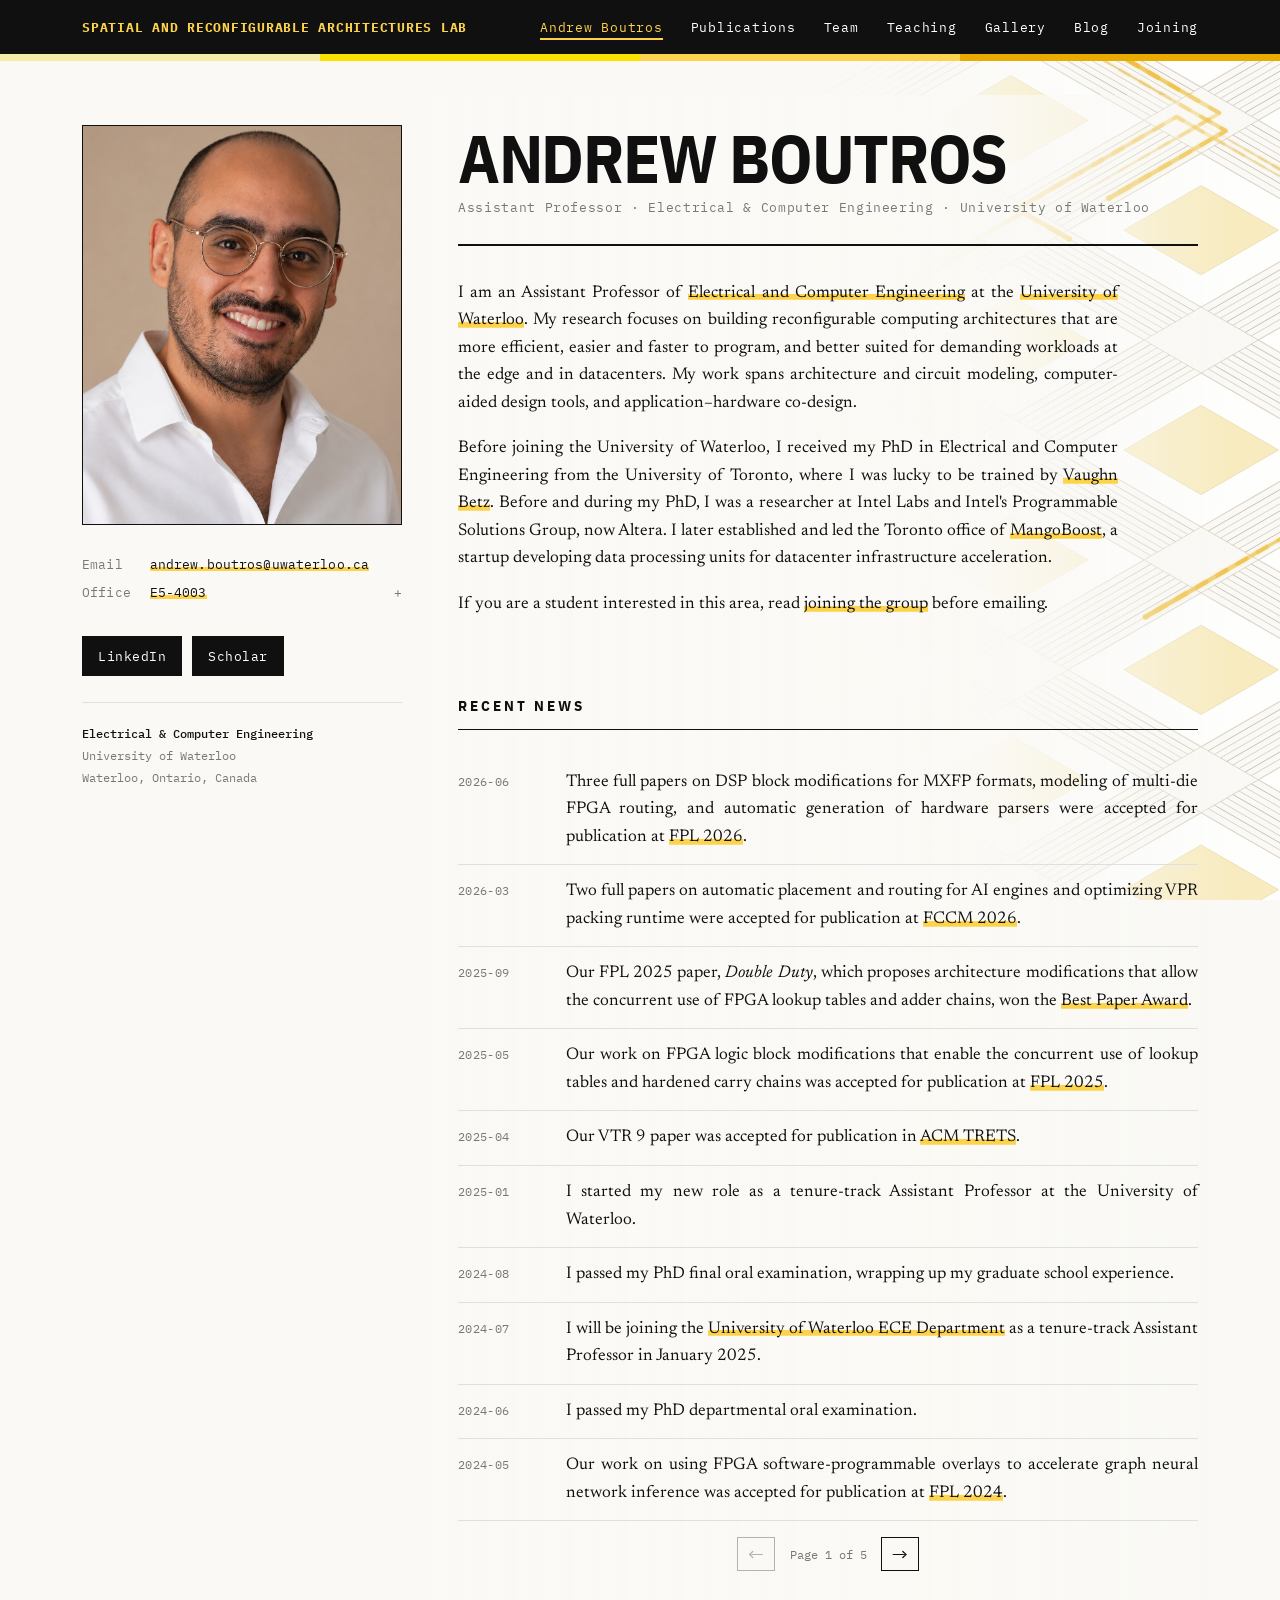
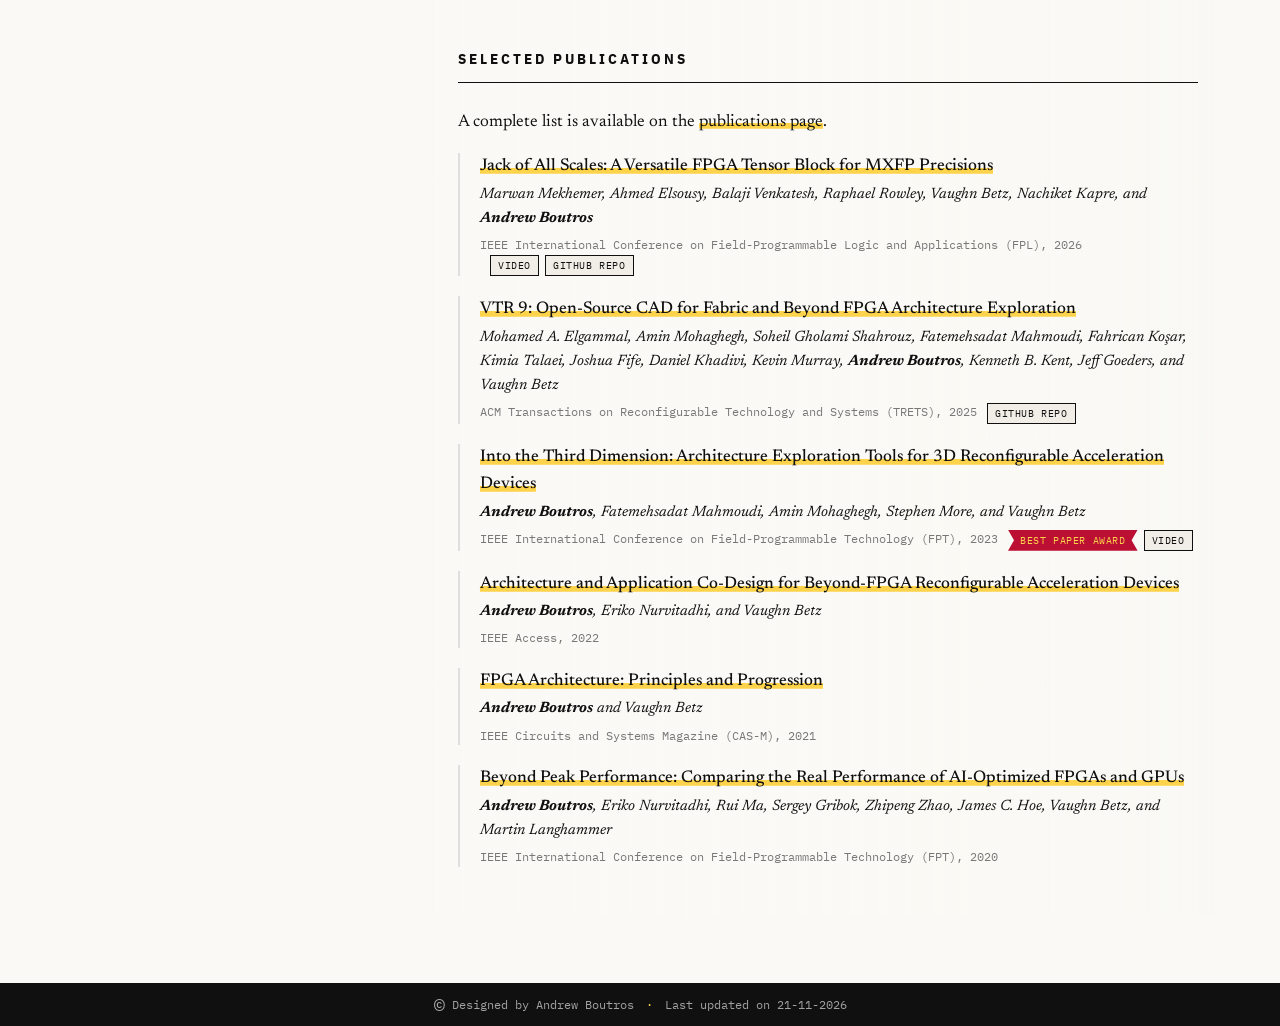
==== index.html @ 1647d36e "Publish website from www@2eae42e" ====
<!DOCTYPE html>
<html lang="en">
<head>
<meta charset="utf-8">
<meta name="viewport" content="width=device-width, initial-scale=1">
<meta name="description" content="Andrew Boutros is an Assistant Professor in Electrical and Computer Engineering at the University of Waterloo, researching FPGA architecture, CAD, and hardware acceleration.">
<title>Andrew Boutros</title>
<link rel="icon" type="image/jpeg" href="assets/icons/waterloo-emblem.jpg">
<link rel="apple-touch-icon" href="assets/icons/waterloo-emblem.jpg">
<link rel="preconnect" href="https://fonts.googleapis.com">
<link rel="preconnect" href="https://fonts.gstatic.com" crossorigin>
<link href="https://fonts.googleapis.com/css2?family=IBM+Plex+Mono:wght@400;500;600&family=IBM+Plex+Sans+Condensed:wght@500;600;700&family=Newsreader:opsz,wght@6..72,300;6..72,400;6..72,500&display=swap" rel="stylesheet">
<link rel="stylesheet" href="assets/site.css">
</head>
<body class="page-home">
<div class="bg" id="fabric" aria-hidden="true"></div>
<nav class="nav" aria-label="Primary">
<div class="nav-inner">
<div class="lab"><a target="_self" href="index.html">Spatial And Reconfigurable Architectures Lab</a></div>
<div class="nav-links"><a target="_self" href="index.html" aria-current="page">Andrew Boutros</a>
<a target="_self" href="publications.html">Publications</a>
<a target="_self" href="research-team.html">Team</a>
<a target="_self" href="teaching.html">Teaching</a>
<a target="_self" href="gallery.html">Gallery</a>
<a target="_self" href="blog.html">Blog</a>
<a target="_self" href="joining.html">Joining</a></div>
</div>
</nav>
<div class="colourbar" aria-hidden="true"><span></span><span></span><span></span><span></span></div>
<div class="wrap">
<aside class="rail">
<div><img class="portrait" src="assets/photos/headshot-andrew.png" alt="Portrait of Andrew Boutros"><p class="credit"></p></div>
<div>
<div class="contact"><div><span class="k">Email</span><a target="_blank" rel="noopener noreferrer" href="mailto:andrew.boutros@uwaterloo.ca">andrew.boutros@uwaterloo.ca</a></div>
<details class="contact-map">
<summary><span class="contact-map-fields"><span class="k">Office</span><span class="map-value">E5-4003</span></span></summary>
<div class="contact-map-panel">
<iframe title="Map showing Engineering 7 at the University of Waterloo" src="https://maps.google.com/maps?q=Engineering+7%2C+University+of+Waterloo&amp;z=16&amp;output=embed" loading="lazy" referrerpolicy="no-referrer-when-downgrade" allowfullscreen></iframe>
<a target="_blank" rel="noopener noreferrer" class="contact-map-link" href="https://www.google.com/maps/search/?api=1&amp;query=Engineering+7%2C+University+of+Waterloo">Open in Google Maps</a>
</div>
</details></div>
<div class="actions"><a target="_blank" rel="noopener noreferrer" class="btn solid" href="https://ca.linkedin.com/in/andrew-boutros">LinkedIn</a>
<a target="_blank" rel="noopener noreferrer" class="btn solid" href="https://scholar.google.ca/citations?user=seNirV4AAAAJ&amp;hl=en">Scholar</a></div>
<p class="affil"><strong>Electrical &amp; Computer Engineering</strong><br>University of Waterloo<br>Waterloo, Ontario, Canada</p>
</div>
</aside>
<main><h1>Andrew Boutros</h1>
<p class="role">Assistant Professor · Electrical &amp; Computer Engineering · University of Waterloo</p>
<div class="bio"><p>I am an Assistant Professor of <a target="_blank" rel="noopener noreferrer" href="https://uwaterloo.ca/electrical-computer-engineering/">Electrical and Computer Engineering</a> at the <a target="_blank" rel="noopener noreferrer" href="https://uwaterloo.ca/">University of Waterloo</a>. My research focuses on building reconfigurable computing architectures that are more efficient, easier and faster to program, and better suited for demanding workloads at the edge and in datacenters. My work spans architecture and circuit modeling, computer-aided design tools, and application–hardware co-design.</p>
<p>Before joining the University of Waterloo, I received my PhD in Electrical and Computer Engineering from the University of Toronto, where I was lucky to be trained by <a target="_blank" rel="noopener noreferrer" href="https://www.eecg.utoronto.ca/~vaughn/">Vaughn Betz</a>. Before and during my PhD, I was a researcher at Intel Labs and Intel&#x27;s Programmable Solutions Group, now Altera. I later established and led the Toronto office of <a target="_blank" rel="noopener noreferrer" href="https://www.mangoboost.io/">MangoBoost</a>, a startup developing data processing units for datacenter infrastructure acceleration.</p>
<p>If you are a student interested in this area, read <a target="_blank" rel="noopener noreferrer" href="joining.html">joining the group</a> before emailing.</p></div><section id="news">
<h2>Recent News</h2>
<div class="news-pager" data-news-pager data-page-size="10" data-page-count="5">
<ul class="news"><li><time datetime="2026-06">2026-06</time><span>Three full papers on DSP block modifications for MXFP formats, modeling of multi-die FPGA routing, and automatic generation of hardware parsers were accepted for publication at <a target="_blank" rel="noopener noreferrer" href="https://2026.fpl.org">FPL 2026</a>.</span></li><li><time datetime="2026-03">2026-03</time><span>Two full papers on automatic placement and routing for AI engines and optimizing VPR packing runtime were accepted for publication at <a target="_blank" rel="noopener noreferrer" href="https://www.fccm.org/">FCCM 2026</a>.</span></li><li><time datetime="2025-09">2025-09</time><span>Our FPL 2025 paper, <em>Double Duty</em>, which proposes architecture modifications that allow the concurrent use of FPGA lookup tables and adder chains, won the <a target="_blank" rel="noopener noreferrer" href="https://2025.fpl.org/program/best-paper-awards/">Best Paper Award</a>.</span></li><li><time datetime="2025-05">2025-05</time><span>Our work on FPGA logic block modifications that enable the concurrent use of lookup tables and hardened carry chains was accepted for publication at <a target="_blank" rel="noopener noreferrer" href="https://2025.fpl.org">FPL 2025</a>.</span></li><li><time datetime="2025-04">2025-04</time><span>Our VTR 9 paper was accepted for publication in <a target="_blank" rel="noopener noreferrer" href="https://dl.acm.org/journal/trets">ACM TRETS</a>.</span></li><li><time datetime="2025-01">2025-01</time><span>I started my new role as a tenure-track Assistant Professor at the University of Waterloo.</span></li><li><time datetime="2024-08">2024-08</time><span>I passed my PhD final oral examination, wrapping up my graduate school experience.</span></li><li><time datetime="2024-07">2024-07</time><span>I will be joining the <a target="_blank" rel="noopener noreferrer" href="https://uwaterloo.ca/electrical-computer-engineering/">University of Waterloo ECE Department</a> as a tenure-track Assistant Professor in January 2025.</span></li><li><time datetime="2024-06">2024-06</time><span>I passed my PhD departmental oral examination.</span></li><li><time datetime="2024-05">2024-05</time><span>Our work on using FPGA software-programmable overlays to accelerate graph neural network inference was accepted for publication at <a target="_blank" rel="noopener noreferrer" href="https://fpl.org/prior-editions.html">FPL 2024</a>.</span></li><li hidden><time datetime="2024-03">2024-03</time><span>Our work on FPGA-based graph neural network acceleration was accepted for a poster presentation at <a target="_blank" rel="noopener noreferrer" href="https://www.fccm.org/past/2024/">FCCM 2024</a>.</span></li><li hidden><time datetime="2023-12">2023-12</time><span>George Constantinides, Christos-Savvas Bouganis, and I organized the <a target="_blank" rel="noopener noreferrer" href="https://sites.google.com/view/isfpga24-spatialml">SpatialML Workshop</a> at <a target="_blank" rel="noopener noreferrer" href="https://www.isfpga.org/">ISFPGA 2024</a>.</span></li><li hidden><time datetime="2023-12">2023-12</time><span>Our FPT 2023 paper on 3D-stacked reconfigurable acceleration devices won the <a target="_blank" rel="noopener noreferrer" href="https://fpt2023.org/">Best Paper Award</a>.</span></li><li hidden><time datetime="2023-10">2023-10</time><span>Our work on 3D-stacked reconfigurable acceleration devices was accepted for publication at <a target="_blank" rel="noopener noreferrer" href="https://fpt2023.org/index.html">FPT 2023</a>.</span></li><li hidden><time datetime="2023-05">2023-05</time><span>Our work on the architecture exploration flow for future reconfigurable acceleration devices was accepted for publication at <a target="_blank" rel="noopener noreferrer" href="https://2023.fpl.org/">FPL 2023</a>.</span></li><li hidden><time datetime="2023-04">2023-04</time><span>Our book chapter on FPGA architecture was published in Springer Nature&#x27;s Handbook of Computer Architecture.</span></li><li hidden><time datetime="2023-04">2023-04</time><span>Our work extending the Koios suite of deep-learning FPGA benchmark circuits was accepted for publication in <a target="_blank" rel="noopener noreferrer" href="https://ieee-ceda.org/publications/tcad">IEEE TCAD</a>.</span></li><li hidden><time datetime="2023-03">2023-03</time><span>Our work on placement optimization for FPGAs with embedded hard networks-on-chip was accepted as a full paper at <a target="_blank" rel="noopener noreferrer" href="https://www.fccm.org/past/2023/">FCCM 2023</a>.</span></li><li hidden><time datetime="2022-09">2022-09</time><span>Our work on flexible FPGA-based acceleration of natural-language models, including BERT and GPT, was accepted for publication in <a target="_blank" rel="noopener noreferrer" href="https://dl.acm.org/journal/taco">ACM TACO</a>.</span></li><li hidden><time datetime="2022-08">2022-08</time><span>Our journal paper on architecture and application co-design for next-generation beyond-FPGA devices was accepted for publication in <a target="_blank" rel="noopener noreferrer" href="https://ieeeaccess.ieee.org/">IEEE Access</a>.</span></li><li hidden><time datetime="2022-07">2022-07</time><span>Our paper on FPGA SmartNICs for AI training was accepted for publication in <a target="_blank" rel="noopener noreferrer" href="https://www.computer.org/csdl/journal/ca">IEEE Computer Architecture Letters</a>.</span></li><li hidden><time datetime="2022-06">2022-06</time><span>Our paper on architecture exploration for novel beyond-FPGA reconfigurable acceleration devices was accepted for publication at <a target="_blank" rel="noopener noreferrer" href="https://fpl.org/prior-editions.html">FPL 2022</a>.</span></li><li hidden><time datetime="2021-12">2021-12</time><span>Our paper on specializing AI FPGA overlays won a Best Paper Award at ICM 2021.</span></li><li hidden><time datetime="2021-10">2021-10</time><span>Our work on specializing AI overlays for target workloads was accepted for publication at ICM 2021.</span></li><li hidden><time datetime="2021-05">2021-05</time><span>Our survey on the principles and progression of FPGA architecture was published in <a target="_blank" rel="noopener noreferrer" href="https://ieee-cas.org/publication/ieee-circuits-and-systems-magazine">IEEE Circuits and Systems Magazine</a>.</span></li><li hidden><time datetime="2021-05">2021-05</time><span>Two full papers were accepted for publication at <a target="_blank" rel="noopener noreferrer" href="https://cfaed.tu-dresden.de/fpl2021/welcome-to-fpl2021">FPL 2021</a>.</span></li><li hidden><time datetime="2021-04">2021-04</time><span>Our work on the Stratix 10 NX neural processing unit was featured on <a target="_blank" rel="noopener noreferrer" href="https://www.intel.com/content/www/us/en/products/details/fpga/stratix/10/nx.html">Intel&#x27;s Stratix 10 NX webpage</a> and in an Intel <a target="_blank" rel="noopener noreferrer" href="https://www.intel.com/content/www/us/en/products/docs/programmable/fpga-performance-tops-gpus-white-paper.html">white paper</a>.</span></li><li hidden><time datetime="2021-03">2021-03</time><span>Our work on enhancing FPGAs with in-BRAM compute for deep learning was accepted as a full paper at <a target="_blank" rel="noopener noreferrer" href="https://www.fccm.org/past/2021/">FCCM 2021</a>.</span></li><li hidden><time datetime="2020-12">2020-12</time><span>Our paper on deep-learning security in multi-tenant cloud FPGAs was nominated for the Best Paper Award at FPT 2020.</span></li><li hidden><time datetime="2020-11">2020-11</time><span>Two full papers were accepted for publication at FPT 2020.</span></li><li hidden><time datetime="2020-04">2020-04</time><span>Our work on optimizing FPGA logic blocks for deep-learning arithmetic was accepted for publication in <a target="_blank" rel="noopener noreferrer" href="https://dl.acm.org/journal/trets">ACM TRETS</a>.</span></li><li hidden><time datetime="2020-03">2020-03</time><span>I was selected as one of 22 researchers in the Vector Institute&#x27;s 2020 Postgraduate Affiliate cohort (<a target="_blank" rel="noopener noreferrer" href="https://vectorinstitute.ai/vector-institute-welcomes-new-2020-postgraduate-affiliates/">announcement</a>).</span></li><li hidden><time datetime="2019-10">2019-10</time><span>Our work on multi-FPGA acceleration of neural machine translation was accepted for publication at <a target="_blank" rel="noopener noreferrer" href="https://www.icfpt.org/">FPT 2019</a>.</span></li><li hidden><time datetime="2019-03">2019-03</time><span>Our work on FPGA and ASIC integration for persistent recurrent neural networks was accepted for publication at <a target="_blank" rel="noopener noreferrer" href="https://www.fccm.org/past/2019/">FCCM 2019</a>.</span></li><li hidden><time datetime="2018-11">2018-11</time><span>Our work on FPGA logic blocks for low-precision deep learning was accepted for publication at <a target="_blank" rel="noopener noreferrer" href="https://www.isfpga.org/past/fpga2019/">FPGA 2019</a>.</span></li><li hidden><time datetime="2018-11">2018-11</time><span>Our work on evaluating and enhancing Intel Stratix 10 FPGAs for persistent AI was accepted for a poster presentation at <a target="_blank" rel="noopener noreferrer" href="https://www.isfpga.org/past/fpga2019/">FPGA 2019</a>.</span></li><li hidden><time datetime="2018-08">2018-08</time><span>Our paper on low-precision DSP blocks for deep learning won the <a target="_blank" rel="noopener noreferrer" href="https://fpl.org/awards.html">Stamatis Vassiliadis Memorial Award</a> at <a target="_blank" rel="noopener noreferrer" href="https://fpl.org/prior-editions.html">FPL 2018</a>.</span></li><li hidden><time datetime="2018-08">2018-08</time><span>I successfully defended my MASc thesis, <em>Enhancing FPGA Architecture for Efficient Deep Learning Inference</em>.</span></li><li hidden><time datetime="2018-07">2018-07</time><span>Our work on quantifying the efficiency gap between FPGA and ASIC convolutional neural network accelerators was accepted for publication in <a target="_blank" rel="noopener noreferrer" href="https://dl.acm.org/journal/trets">ACM TRETS</a>.</span></li><li hidden><time datetime="2018-05">2018-05</time><span>Our work on low-precision DSP blocks for deep learning was accepted for publication at <a target="_blank" rel="noopener noreferrer" href="https://fpl.org/prior-editions.html">FPL 2018</a>.</span></li><li hidden><time datetime="2018-04">2018-04</time><span>I received the University of Toronto <a target="_blank" rel="noopener noreferrer" href="https://www.ece.utoronto.ca/graduates/financial-support/scholarships/">Right Track CAD Graduate Scholarship</a> for research excellence in programmable logic.</span></li><li hidden><time datetime="2018-02">2018-02</time><span>I joined the <a target="_blank" rel="noopener noreferrer" href="https://vectorinstitute.ai/">Vector Institute</a> as a Postgraduate Affiliate in its 2018 cohort (<a target="_blank" rel="noopener noreferrer" href="https://s3.ca-central-1.amazonaws.com/vectorinstitute.ai/resources/VectorInstitute-PostgraduateAffiliates.pdf">announcement</a>).</span></li></ul>
<nav class="news-pagination" aria-label="News pages">
<button type="button" data-news-previous aria-label="Previous news page" title="Previous news page" disabled>←</button>
<span data-news-page-status data-page-label="Page" data-of-label="of" aria-live="polite">Page 1 of 5</span>
<button type="button" data-news-next aria-label="Next news page" title="Next news page">→</button>
</nav></div>
</section><section id="selected-publications">
<h2>Selected Publications</h2>
<p>A complete list is available on the <a target="_blank" rel="noopener noreferrer" href="publications.html">publications page</a>.</p>
<article class="pub" data-kind="conference">
<span class="t"><a target="_blank" rel="noopener noreferrer" href="assets/pdfs/037_2026_fpl_jack-of-all-scales.pdf" data-goatcounter-click="pdf-037" data-goatcounter-title="Jack of All Scales: A Versatile FPGA Tensor Block for MXFP Precisions" data-goatcounter-no-session="1">Jack of All Scales: A Versatile FPGA Tensor Block for MXFP Precisions</a></span>
<span class="a">Marwan Mekhemer, Ahmed Elsousy, Balaji Venkatesh, Raphael Rowley, Vaughn Betz, Nachiket Kapre, and <strong>Andrew Boutros</strong></span>
<span class="v">IEEE International Conference on Field-Programmable Logic and Applications (FPL), 2026<span class="pub-tags"><a target="_blank" rel="noopener noreferrer" class="pub-tag video" href="https://youtu.be/t80v8OGscaY">Video</a><a target="_blank" rel="noopener noreferrer" class="pub-tag github" href="https://github.com/boutros-lab/fpga-mxfp">GitHub Repo</a></span></span>
</article>
<article class="pub" data-kind="journal">
<span class="t"><a target="_blank" rel="noopener noreferrer" href="assets/pdfs/031_2025_trets_vtr-9.pdf" data-goatcounter-click="pdf-031" data-goatcounter-title="VTR 9: Open-Source CAD for Fabric and Beyond FPGA Architecture Exploration" data-goatcounter-no-session="1">VTR 9: Open-Source CAD for Fabric and Beyond FPGA Architecture Exploration</a></span>
<span class="a">Mohamed A. Elgammal, Amin Mohaghegh, Soheil Gholami Shahrouz, Fatemehsadat Mahmoudi, Fahrican Koşar, Kimia Talaei, Joshua Fife, Daniel Khadivi, Kevin Murray, <strong>Andrew Boutros</strong>, Kenneth B. Kent, Jeff Goeders, and Vaughn Betz</span>
<span class="v">ACM Transactions on Reconfigurable Technology and Systems (TRETS), 2025<span class="pub-tags"><a target="_blank" rel="noopener noreferrer" class="pub-tag github" href="https://github.com/verilog-to-routing/vtr-verilog-to-routing">GitHub Repo</a></span></span>
</article>
<article class="pub" data-kind="conference">
<span class="t"><a target="_blank" rel="noopener noreferrer" href="assets/pdfs/026_2023_fpt_third-dimension.pdf" data-goatcounter-click="pdf-026" data-goatcounter-title="Into the Third Dimension: Architecture Exploration Tools for 3D Reconfigurable Acceleration Devices" data-goatcounter-no-session="1">Into the Third Dimension: Architecture Exploration Tools for 3D Reconfigurable Acceleration Devices</a></span>
<span class="a"><strong>Andrew Boutros</strong>, Fatemehsadat Mahmoudi, Amin Mohaghegh, Stephen More, and Vaughn Betz</span>
<span class="v">IEEE International Conference on Field-Programmable Technology (FPT), 2023<span class="pub-tags"><span class="pub-tag award">Best Paper Award</span><a target="_blank" rel="noopener noreferrer" class="pub-tag video" href="https://www.youtube.com/watch?v=cvWTTUVaaWE">Video</a></span></span>
</article>
<article class="pub" data-kind="journal">
<span class="t"><a target="_blank" rel="noopener noreferrer" href="assets/pdfs/020_2022_access_rad-codesign.pdf" data-goatcounter-click="pdf-020" data-goatcounter-title="Architecture and Application Co-Design for Beyond-FPGA Reconfigurable Acceleration Devices" data-goatcounter-no-session="1">Architecture and Application Co-Design for Beyond-FPGA Reconfigurable Acceleration Devices</a></span>
<span class="a"><strong>Andrew Boutros</strong>, Eriko Nurvitadhi, and Vaughn Betz</span>
<span class="v">IEEE Access, 2022</span>
</article>
<article class="pub" data-kind="journal">
<span class="t"><a target="_blank" rel="noopener noreferrer" href="assets/pdfs/014_2021_casm_fpga-architecture.pdf" data-goatcounter-click="pdf-014" data-goatcounter-title="FPGA Architecture: Principles and Progression" data-goatcounter-no-session="1">FPGA Architecture: Principles and Progression</a></span>
<span class="a"><strong>Andrew Boutros</strong> and Vaughn Betz</span>
<span class="v">IEEE Circuits and Systems Magazine (CAS-M), 2021</span>
</article>
<article class="pub" data-kind="conference">
<span class="t"><a target="_blank" rel="noopener noreferrer" href="assets/pdfs/012_2020_fpt_beyond-peak-performance.pdf" data-goatcounter-click="pdf-012" data-goatcounter-title="Beyond Peak Performance: Comparing the Real Performance of AI-Optimized FPGAs and GPUs" data-goatcounter-no-session="1">Beyond Peak Performance: Comparing the Real Performance of AI-Optimized FPGAs and GPUs</a></span>
<span class="a"><strong>Andrew Boutros</strong>, Eriko Nurvitadhi, Rui Ma, Sergey Gribok, Zhipeng Zhao, James C. Hoe, Vaughn Betz, and Martin Langhammer</span>
<span class="v">IEEE International Conference on Field-Programmable Technology (FPT), 2020</span>
</article>
</section></main>
</div>
<footer><div class="foot-inner">
<p class="footer-credit"><span class="footer-copyright" aria-label="Copyright">©</span> Designed by Andrew Boutros <span class="footer-separator" aria-hidden="true">·</span> Last updated on 21-11-2026</p>
</div></footer>
<script src="assets/fabric.js"></script>
<script src="assets/site.js"></script>
<script data-goatcounter="https://aboutros.goatcounter.com/count" async src="https://gc.zgo.at/count.js"></script>
</body>
</html>
---- assets/site.css ----
:root{
  /* Waterloo palette: four gold levels + black/grey, on a paper-cream ground.
     Red is drawn from the three lions on the Waterloo shield. */
  --gold-1:#F2EDA8;
  --gold-2:#FAE100;
  --gold-3:#FED34C;
  --gold-4:#EAAB00;
  --ink:#101010;
  --grey-3:#787878;
  --grey-2:#A2A2A2;
  --grey-1:#DFDFDF;
  --lion:#BB0F33;
  --paper:#FAF9F5;
  --paper-2:#F0EEE6;

  --sans:"IBM Plex Sans Condensed",system-ui,sans-serif;
  --serif:"Newsreader",Georgia,serif;
  --mono:"IBM Plex Mono",ui-monospace,monospace;

  --rail:320px;
  --gap:56px;
}

*{box-sizing:border-box}
html{-webkit-text-size-adjust:100%}
body{
  margin:0;
  min-height:100vh;
  display:flex;
  flex-direction:column;
  background:var(--paper);
  color:var(--ink);
  font-family:var(--serif);
  font-size:17px;
  line-height:1.62;
  font-weight:400;
}
a{color:var(--ink);text-decoration:none;background-image:linear-gradient(var(--gold-3),var(--gold-3));
  background-size:100% .34em;background-position:0 88%;background-repeat:no-repeat;
  -webkit-box-decoration-break:clone;box-decoration-break:clone;transition:background-size .16s ease}
a:hover{background-size:100% 100%}
a:focus-visible{outline:2px solid var(--lion);outline-offset:2px;border-radius:2px}

/* ---------- right-hand fabric (signature element) ---------- */
.bg{position:fixed;right:0;top:0;bottom:0;z-index:-1;pointer-events:none;overflow:hidden;opacity:.76;
  width:clamp(340px,42vw,720px);
  -webkit-mask-image:linear-gradient(to left,#000 0%,#000 30%,rgba(0,0,0,.32) 58%,rgba(0,0,0,.08) 74%,transparent 94%);
  mask-image:linear-gradient(to left,#000 0%,#000 30%,rgba(0,0,0,.32) 58%,rgba(0,0,0,.08) 74%,transparent 94%)}

/* ---------- masthead ---------- */
.nav{background:var(--ink);color:#fff;position:relative;z-index:2}
.nav-inner{max-width:1180px;margin:0 auto;padding:14px 32px;display:flex;align-items:baseline;
  gap:28px;flex-wrap:wrap}
.lab{font-family:var(--sans);font-weight:700;font-size:16px;letter-spacing:.14em;
  text-transform:uppercase;color:var(--gold-3);margin-right:auto}
.nav-links{display:flex;align-items:baseline;gap:28px;flex-wrap:wrap}
.nav a{color:#fff;font-family:var(--mono);font-size:12.5px;letter-spacing:.06em;
  background-image:linear-gradient(var(--gold-3),var(--gold-3));background-size:0 2px;
  background-position:0 100%;padding-bottom:3px}
.nav a:hover{background-size:100% 2px;color:var(--gold-3)}
.nav a[aria-current="page"]{color:var(--gold-3);background-size:100% 2px}
.nav .lab a{color:inherit;background-image:none;background-size:0 0;padding-bottom:0}
.nav .lab a:hover{color:#fff;background-image:none;background-size:0 0}

/* the Waterloo colour bar: black over four levels of gold */
.colourbar{display:flex;height:7px;position:relative;z-index:2}
.colourbar span{flex:1}
.colourbar span:nth-child(1){background:var(--gold-1)}
.colourbar span:nth-child(2){background:var(--gold-2)}
.colourbar span:nth-child(3){background:var(--gold-3)}
.colourbar span:nth-child(4){background:var(--gold-4)}

/* ---------- shell ---------- */
.wrap{max-width:1180px;margin:0 auto;padding:64px 32px 0;position:relative;z-index:1;
  display:grid;grid-template-columns:var(--rail) 1fr;gap:var(--gap);width:100%;flex:1 0 auto}
.rail{align-self:start}
.page-publications .wrap,.page-research-team .wrap,.page-teaching .wrap,.page-gallery .wrap,
.page-blog .wrap,.page-joining .wrap{grid-template-columns:minmax(0,1fr);gap:0}

.portrait{width:100%;aspect-ratio:4/5;background:var(--paper-2);border:1px solid var(--ink);
  display:block;object-fit:cover}
.credit{font-family:var(--mono);font-size:11px;color:var(--grey-3);margin:8px 0 26px;letter-spacing:.02em}

.contact{font-family:var(--mono);font-size:13px;line-height:2.1;letter-spacing:.01em}
.contact>div{white-space:nowrap;overflow:hidden;text-overflow:ellipsis}
.contact .k{color:var(--grey-3);display:inline-block;width:5.2em}
.contact-map summary{display:flex;align-items:baseline;cursor:pointer;list-style:none}
.contact-map summary::-webkit-details-marker{display:none}
.contact-map summary::after{content:"+";margin-left:auto;color:var(--grey-3)}
.contact-map[open] summary::after{content:"−"}
.contact-map summary:hover .map-value{background-size:100% 100%}
.contact-map-fields{white-space:nowrap}
.map-value{background-image:linear-gradient(var(--gold-3),var(--gold-3));background-size:100% .34em;
  background-position:0 88%;background-repeat:no-repeat;transition:background-size .16s ease}
.contact-map-panel{margin:8px 0 14px;line-height:1.4}
.contact-map iframe{display:block;width:100%;height:210px;border:1px solid var(--ink);background:var(--paper-2)}
.contact-map-link{display:inline-block;margin-top:7px;font-size:10px;letter-spacing:.04em}

.affil{margin:26px 0 0;padding-top:20px;border-top:1px solid var(--grey-1);
  font-family:var(--mono);font-size:12px;line-height:1.85;color:var(--grey-3)}
.affil strong{color:var(--ink);font-weight:500}

/* ---------- main column ---------- */
main{position:relative}
main::before{content:"";position:absolute;inset:-30px -38px;z-index:-1;pointer-events:none;
  background:linear-gradient(to right,rgba(250,249,245,.98) 0%,rgba(250,249,245,.9) 68%,
    rgba(250,249,245,.42) 88%,rgba(250,249,245,0) 100%)}
h1{font-family:var(--sans);font-weight:700;font-size:clamp(44px,6.4vw,68px);line-height:.96;
  letter-spacing:-.02em;margin:0 0 6px;text-transform:uppercase}
.role{font-family:var(--mono);font-size:13px;letter-spacing:.05em;color:var(--grey-3);
  margin:0 0 34px;padding-bottom:26px;border-bottom:2px solid var(--ink)}
.page-home main p:not(.role){max-width:66ch;font-size:17px;text-align:justify;text-justify:inter-word;hyphens:none}
.bio p{margin:0 0 18px}

.actions{display:flex;gap:10px;flex-wrap:wrap;margin:30px 0 0}
.btn{font-family:var(--mono);font-size:12.5px;letter-spacing:.04em;padding:9px 15px;
  border:1px solid var(--ink);background:transparent;display:inline-block}
.btn:hover{background:var(--gold-3)}
.btn.solid{background:var(--ink);color:#fff}
.btn.solid:hover{background:var(--gold-3);border-color:var(--ink);color:var(--ink)}

section{margin-top:76px;scroll-margin-top:24px}
h2{font-family:var(--sans);font-weight:700;font-size:15px;letter-spacing:.2em;text-transform:uppercase;
  margin:0 0 26px;padding-bottom:10px;border-bottom:1px solid var(--ink);display:flex;
  align-items:baseline;gap:12px}
h2 .n{font-family:var(--mono);font-size:11px;font-weight:400;color:var(--grey-3);letter-spacing:.05em;
  margin-left:auto;text-transform:none}
.page-prose{margin-top:48px}
.page-prose p,.page-prose li{font-size:17px;line-height:1.55}
.page-prose p{max-width:none;text-align:justify;text-justify:inter-word;hyphens:none}
.page-prose h2{margin:0 0 18px;font-family:var(--sans);font-size:26px;line-height:1.2;scroll-margin-top:24px}
.page-prose h2~h2{margin-top:48px}
.page-prose h3{margin:42px 0 14px;font-family:var(--sans);font-size:21px;line-height:1.25;scroll-margin-top:24px}
.page-prose ul{margin:12px 0 20px;padding-left:24px}
.page-prose code{padding:1px 4px;background:var(--paper-2);font:13px var(--mono)}
.teaching-courses{margin-top:48px;display:grid;gap:18px}
.course summary{padding:14px 16px;border:1px solid var(--ink);background:var(--paper);
  cursor:pointer;font-family:var(--sans);font-size:18px;line-height:1.3;list-style:none}
.course summary::-webkit-details-marker{display:none}
.course summary:hover,.course summary:focus-visible,.course[open] summary{background:var(--gold-1)}
.course summary:focus-visible{outline:2px solid var(--lion);outline-offset:3px}
.course-offering-count{white-space:nowrap;color:var(--grey-3);font-weight:400}
.course-panel{margin-top:10px;padding:18px 20px;border:1px solid var(--ink);background:var(--paper);
  box-shadow:5px 5px 0 var(--gold-3)}
.course-overview{display:grid;grid-template-columns:150px minmax(0,1fr);gap:22px;align-items:center}
.course-logo{display:block;width:150px;height:150px;object-fit:contain}
.course-abstracts{display:grid;gap:10px}
.course-abstract{max-width:none;margin:0;font-size:17px;line-height:1.55;text-align:justify;
  text-justify:inter-word;hyphens:none}
.course-panel h2{margin:22px 0 8px;font-family:var(--sans);font-size:17px;line-height:1.3}
.course-feedback-note{margin:0 0 8px;color:var(--grey-3);font-size:15px;line-height:1.4}
.course-terms{list-style:none;margin:0;padding:0}
.course-terms li{display:flex;justify-content:flex-start;gap:24px;padding:6px 0;
  border-bottom:1px solid var(--grey-1);font-size:15px;line-height:1.4}
.course-terms li:last-child{border-bottom:0}
.course-feedback{display:flex;align-items:center;justify-content:flex-end;gap:10px;flex-wrap:wrap;
  text-align:right;color:var(--grey-3)}
.course-score-meter{position:relative;display:inline-block;cursor:help;line-height:1}
.course-score-track{position:relative;display:block;width:110px;height:12px;
  background:repeating-linear-gradient(90deg,var(--grey-1) 0 19px,transparent 19px 22px)}
.course-score-clip{position:absolute;inset:0 auto 0 0;width:var(--score-width);overflow:hidden}
.course-score-fill{display:block;width:110px;height:12px;
  background:repeating-linear-gradient(90deg,var(--gold-4) 0 19px,transparent 19px 22px)}
.course-score-meter::after{content:attr(data-score);position:absolute;left:50%;bottom:calc(100% + 8px);
  z-index:3;padding:5px 7px;background:var(--ink);color:#fff;font:11px/1.2 var(--mono);
  white-space:nowrap;opacity:0;visibility:hidden;transform:translateX(-50%) translateY(3px);
  transition:opacity .15s ease,transform .15s ease,visibility .15s ease;pointer-events:none}
.course-score-meter:hover::after,.course-score-meter:focus-visible::after{opacity:1;visibility:visible;
  transform:translateX(-50%) translateY(0)}
.course-score-meter:focus-visible{outline:2px solid var(--lion);outline-offset:3px}
.course-response-count{white-space:nowrap}

@media (max-width:600px){
  .course-overview{grid-template-columns:92px minmax(0,1fr);gap:14px}
  .course-logo{width:92px;height:92px}
}

/* news */
.news{list-style:none;margin:0;padding:0}
.news li{display:grid;grid-template-columns:5.5em 1fr;gap:14px;padding:13px 0;
  border-bottom:1px solid var(--grey-1);align-items:baseline}
.news li[hidden]{display:none}
.news time{font-family:var(--mono);font-size:12px;color:var(--grey-3);letter-spacing:.03em}
.news li>span{text-align:justify;text-justify:inter-word;hyphens:none}
.news-pagination{display:flex;align-items:center;justify-content:center;gap:12px;margin-top:16px}
.news-pagination button{display:grid;place-items:center;width:38px;height:34px;padding:0;border:1px solid var(--ink);
  background:var(--paper);color:var(--ink);cursor:pointer;font:20px/1 var(--sans)}
.news-pagination button:hover:not(:disabled),.news-pagination button:focus-visible{background:var(--gold-3)}
.news-pagination button:disabled{cursor:default;opacity:.3}
.news-pagination [data-news-page-status]{min-width:82px;text-align:center;color:var(--grey-3);
  font:12px var(--mono)}

/* publications */
.year{font-family:var(--mono);font-size:12px;letter-spacing:.14em;color:var(--grey-3);
  margin:36px 0 14px;padding-bottom:6px;border-bottom:1px dashed var(--grey-1)}
.year:first-of-type{margin-top:0}
.pub{margin:0 0 20px;padding-left:20px;border-left:2px solid var(--grey-1)}
.pub:hover{border-left-color:var(--gold-4)}
.pub .t{font-weight:500}
.citation-badge,.pdf-view-badge{display:inline-flex;align-items:center;gap:4px;margin-left:8px;padding:1px 5px;
  border:1px solid var(--ink);background:var(--paper-2);color:var(--ink);font-family:var(--mono);
  font-size:10px;font-weight:500;line-height:1.35;vertical-align:.12em;white-space:nowrap}
.citation-badge img,.pdf-view-badge img{display:block;width:12px;height:12px}
.pdf-view-badge{transition:opacity .15s ease}
.pdf-view-badge.is-unavailable{opacity:.55}
a.citation-badge:hover{background-image:none;background:var(--gold-3);border-color:var(--ink);color:var(--ink)}
.pub .a{font-size:15px;color:var(--ink);font-style:italic;display:block;margin-top:2px}
.pub .a b{color:var(--ink);font-weight:500;font-style:normal}
.pub .v{font-family:var(--mono);font-size:12px;color:var(--grey-3);display:block;margin-top:4px}
.pub-tags{display:inline-flex;gap:6px;flex-wrap:wrap;margin-left:10px;vertical-align:middle}
.pub-tag{font-family:var(--mono);font-size:10px;line-height:1.5;letter-spacing:.06em;
  text-transform:uppercase;padding:2px 7px;white-space:nowrap;border:1px solid var(--ink);
  background-image:none}
.pub-tag.award{display:inline-block;padding-inline:11px;background:var(--lion);border-color:var(--lion);
  color:var(--gold-3);clip-path:polygon(0 0,100% 0,calc(100% - 6px) 50%,100% 100%,0 100%,6px 50%)}
.pub-tag.video,.pub-tag.blog,.pub-tag.press,.pub-tag.github{
  background:var(--paper-2);border-color:var(--ink);color:var(--ink)}
a.pub-tag:hover{background-image:none;background:var(--gold-3);border-color:var(--ink);color:var(--ink)}

/* collaborators */
.collaborators{margin-top:54px}
.collaborators>.collaborator-list{max-width:none;line-height:1.3;text-align:justify;text-justify:inter-word;hyphens:none;margin-bottom:0}
.collaborator{white-space:nowrap}
.collaborator-count{font-family:var(--mono);font-size:10px;color:var(--grey-3)}

/* publication summary */
.publication-summary dl{display:grid;grid-template-columns:max-content minmax(5ch,max-content);column-gap:28px;
  margin:0;line-height:1.3}
.publication-summary dl>div{display:contents}
.publication-summary dt{padding:2px 0;font:inherit;color:var(--ink)}
.publication-summary dd{margin:0;padding:2px 0;font:inherit;font-weight:500;color:var(--ink);text-align:right}

/* team */
.page-research-team main>section{margin-top:48px}
.team-grid{display:grid;grid-template-columns:repeat(auto-fill,minmax(135px,155px));gap:30px 24px;
  justify-content:start}
.team-photo{width:100%;aspect-ratio:1;overflow:hidden;border:1px solid var(--ink);background:var(--paper-2)}
.team-card img{display:block;width:100%;height:100%;object-fit:cover;
  object-position:var(--crop-x,50%) var(--crop-y,50%);transform:scale(var(--crop-zoom,1));
  transform-origin:var(--crop-x,50%) var(--crop-y,50%)}
.team-profile-toggle{display:block;margin-top:12px;padding:0;border:0;background:none;color:var(--ink);cursor:pointer;
  font-family:var(--sans);font-size:18px;font-weight:600;line-height:1.2;text-align:left}
.team-profile-toggle:hover,.team-profile-toggle[aria-expanded="true"]{color:var(--lion)}
.team-profile-toggle:focus-visible{outline:2px solid var(--lion);outline-offset:3px}
.team-profile-panels:empty{display:none}
.team-profile-panel{width:100%;margin-top:28px;padding:18px 20px;border:1px solid var(--ink);
  background:var(--paper);box-shadow:5px 5px 0 var(--gold-3)}
.team-profile-panel[hidden]{display:none}
.team-profile-panel h3{margin:0 0 8px;font-family:var(--sans);font-size:18px;line-height:1.2}
.team-profile-subheading{margin:22px 0 8px;font-family:var(--sans);font-size:17px;line-height:1.2}
.team-profile-panel p{margin:0;font-size:15px;line-height:1.45;color:var(--ink);
  text-align:justify;text-justify:inter-word;hyphens:none}
.team-profile-panel p+p{margin-top:10px}
.team-profile-section{margin-top:28px}
.team-profile-section h4{margin:0 0 8px;font-family:var(--sans);font-size:17px;line-height:1.2}
.team-profile-panel .team-profile-note{color:var(--grey-3)}
.team-profile-image{display:block;width:min(100%,900px);margin-top:16px;background:none}
.team-profile-image:hover{background:none}
.team-profile-image img{display:block;width:100%;height:auto;border:1px solid var(--ink)}
.academic-family{margin-top:16px}
.family-controls{display:flex;align-items:end;justify-content:space-between;gap:12px;flex-wrap:wrap;
  margin-bottom:10px;font:12px var(--mono)}
.family-controls label{display:grid;gap:4px;color:var(--grey-3)}
.family-controls input{width:min(280px,72vw);padding:7px 9px;border:1px solid var(--ink);
  border-radius:0;background:var(--paper);color:var(--ink);font:13px var(--sans)}
.family-control-buttons{display:flex;gap:6px;flex-wrap:wrap}
.family-controls button{padding:7px 9px;border:1px solid var(--ink);background:var(--paper);
  color:var(--ink);cursor:pointer;font:600 11px var(--mono)}
.family-controls button:hover,.family-controls button:focus-visible{background:var(--gold-3)}
.family-viewport{width:100%;height:auto;min-height:0;aspect-ratio:var(--family-aspect);overflow:hidden;
  border:1px solid var(--ink);background:var(--paper-2)}
.family-svg{display:block;width:100%;height:100%;touch-action:pan-y;cursor:grab;user-select:none}
.family-svg.is-dragging{cursor:grabbing}
.family-edge{fill:none;stroke:var(--grey-2);stroke-width:1.5;vector-effect:non-scaling-stroke;
  transition:opacity .15s ease,stroke .15s ease,stroke-width .15s ease}
.family-node{cursor:pointer;transition:opacity .15s ease}
.family-node-box{fill:var(--paper);stroke:var(--ink);stroke-width:2;vector-effect:non-scaling-stroke}
.family-node-accent{fill:var(--grey-2)}
.family-node-photo{pointer-events:none}
.family-group-italy .family-node-box{fill:#dcebd7}
.family-group-italy .family-node-accent{fill:#72956b}
.family-group-paris .family-node-box{fill:#fff1c8}
.family-group-paris .family-node-accent{fill:var(--gold-4)}
.family-group-leiden .family-node-box{fill:#f6cf9f}
.family-group-leiden .family-node-accent{fill:#c97832}
.family-group-cambridge .family-node-box{fill:#f3cdd0}
.family-group-cambridge .family-node-accent{fill:var(--lion)}
.family-group-toronto .family-node-box{fill:#cbdff0}
.family-group-toronto .family-node-accent{fill:#3977a5}
.family-group-current .family-node-box{fill:var(--gold-1)}
.family-group-current .family-node-accent{fill:var(--lion)}
.family-node-name{fill:var(--ink);font:600 15px var(--sans);text-anchor:middle}
.family-node-meta{fill:var(--ink);font:500 13.5px var(--sans);text-anchor:middle}
.family-node:hover .family-node-box,.family-node:focus .family-node-box{stroke:var(--lion);stroke-width:3}
.academic-family.has-selection .family-node:not(.is-lineage):not(.is-selected),
.academic-family.has-selection .family-edge:not(.is-lineage){opacity:.16}
.family-node.is-lineage .family-node-box{stroke:var(--gold-4);stroke-width:3}
.family-node.is-selected .family-node-box{stroke:var(--lion);stroke-width:4}
.family-edge.is-lineage{stroke:var(--ink);stroke-width:1.75;opacity:1}
.family-detail-area{min-height:84px;margin-top:10px;padding:12px 14px;border:1px solid var(--grey-1);
  background:var(--paper)}
.team-profile-panel .family-detail-prompt{color:var(--grey-3)}
.family-detail-content{display:grid;grid-template-columns:72px minmax(0,1fr);gap:14px;align-items:start}
.family-detail-photo{display:block;width:72px;height:96px;border:1px solid var(--ink);object-fit:cover}
.family-person-detail h5{margin:0 0 8px;font:600 17px var(--sans)}
.family-person-detail dl{display:grid;gap:5px;margin:0;font-size:14px;line-height:1.35}
.family-person-detail dl>div{display:grid;grid-template-columns:150px minmax(0,1fr);gap:12px}
.family-person-detail dt{color:var(--grey-3)}
.family-person-detail dd{margin:0}
.family-person-detail button{padding:0;border:0;background:none;color:var(--ink);cursor:pointer;
  font:inherit;text-decoration:underline;text-decoration-color:var(--gold-4);text-decoration-thickness:3px;
  text-underline-offset:-1px}
.family-person-detail button:hover{color:var(--lion)}
.team-profile-links{display:flex;gap:14px;flex-wrap:wrap;margin-top:12px;font-size:14px}
.team-title{margin:1px 0 0;font-size:15px;line-height:1.35;color:var(--grey-3)}
.team-list{list-style:none;margin:0;padding:0;line-height:1.3}
.team-list li{padding:3px 0}
.team-alumni span{color:var(--grey-3)}
.team-sponsors .sponsors-intro{margin:0 0 18px;font-size:15px;line-height:1.45}
.sponsor-list{display:flex;align-items:center;justify-content:center;gap:24px 36px;flex-wrap:wrap;list-style:none;
  margin:0;padding:0}
.sponsor-list li{margin:0}
.sponsor-logo{display:flex;align-items:center;justify-content:center;width:230px;height:92px;
  padding:10px 14px;border:1px solid var(--grey-1);background:#fff;transition:border-color .15s ease}
.sponsor-logo:hover,.sponsor-logo:focus-visible{border-color:var(--waterloo-gold)}
.sponsor-logo img{display:block;max-width:100%;max-height:100%;object-fit:contain}

/* gallery */
.gallery-grid{display:grid;grid-template-columns:repeat(auto-fill,minmax(220px,1fr));gap:24px;margin-top:48px}
.gallery-item{display:block;border:1px solid var(--ink);background:var(--paper);color:var(--ink)}
.gallery-item:hover{background:var(--gold-1)}
.gallery-item img{display:block;width:100%;aspect-ratio:4/3;object-fit:cover;border-bottom:1px solid var(--ink)}
.gallery-item span{display:block;padding:10px 12px;font-size:14px;line-height:1.3}
.gallery-lightbox{width:calc(100vw - 32px);max-width:none;max-height:calc(100vh - 32px);margin:auto;
  padding:14px;border:1px solid var(--ink);background:var(--paper);color:var(--ink);overflow:hidden}
.gallery-lightbox[open]{display:grid;grid-template-rows:auto minmax(0,1fr);height:calc(100vh - 32px)}
.gallery-lightbox::backdrop{background:rgba(24,24,22,.88)}
.gallery-lightbox-close{display:block;margin:0 0 12px auto;padding:7px 12px;
  border:1px solid var(--ink);background:var(--paper);color:var(--ink);cursor:pointer;font:600 13px var(--mono)}
.gallery-lightbox-close:hover{background:var(--gold-3)}
.gallery-lightbox figure{display:grid;grid-template-rows:minmax(0,1fr) auto;min-height:0;margin:0}
.gallery-lightbox-stage{position:relative;min-height:0}
.gallery-lightbox img{display:block;width:100%;height:100%;min-height:0;object-fit:contain}
.gallery-lightbox-nav{position:absolute;top:50%;width:48px;height:64px;padding:0;border:1px solid var(--ink);
  background:rgba(250,249,245,.9);color:var(--ink);cursor:pointer;font:400 38px/1 var(--sans);
  transform:translateY(-50%)}
.gallery-lightbox-nav:hover{background:var(--gold-3)}
.gallery-lightbox-previous{left:12px}
.gallery-lightbox-next{right:12px}
.gallery-lightbox figcaption{padding:12px 2px 2px;font-size:15px;line-height:1.35}

.note{background:var(--gold-1);border:1px solid var(--gold-4);padding:20px 24px;
  font-size:16px;max-width:66ch}
.note strong{font-family:var(--sans);letter-spacing:.02em}

footer{margin-top:96px;background:var(--ink);color:var(--grey-2);position:relative;z-index:1}
.foot-inner{max-width:1180px;margin:0 auto;padding:12px 32px;font-family:var(--mono);font-size:12px;
  text-align:center}
.footer-credit{margin:0}
.footer-copyright{display:inline-block;font-size:18px;line-height:0;vertical-align:-2px}
.footer-separator{padding:0 5px;color:var(--gold-3)}
footer a{color:var(--gold-3);background:none}
footer a:hover{color:#fff}

@media (max-width:900px){
  .wrap{grid-template-columns:1fr;gap:44px;padding:40px 22px 0}
  .rail{display:grid;grid-template-columns:150px 1fr;gap:24px;align-items:start}
  .credit{margin-bottom:0}
  .nav-inner{padding:12px 22px;gap:16px}
  .lab{flex:1 0 100%;margin-bottom:4px}
  .nav-links{width:100%;gap:16px}
  .foot-inner{padding:10px 22px}
  section{margin-top:56px}
  .bg{display:none}
  .news li{grid-template-columns:1fr;gap:3px}
  .family-viewport{min-height:0}
  .family-person-detail dl>div{grid-template-columns:1fr;gap:1px}
}
@media (max-width:640px){
  body{font-size:16px;line-height:1.55}
  .nav-inner{display:block;padding:9px 16px 0}
  .lab{margin:0 0 2px;font-size:13px;line-height:1.25;letter-spacing:.09em}
  .nav-links{width:auto;margin:0 -16px;padding:0 16px 7px;gap:20px;flex-wrap:nowrap;
    overflow-x:auto;overscroll-behavior-x:contain;scrollbar-width:none;-webkit-overflow-scrolling:touch}
  .nav-links::-webkit-scrollbar{display:none}
  .nav-links a{flex:0 0 auto;padding:7px 0 6px}

  .wrap{padding:28px 16px 0;gap:32px}
  .rail{grid-template-columns:112px minmax(0,1fr);gap:16px}
  .credit:empty{display:none}
  .contact{min-width:0;font-size:11.5px;line-height:1.65}
  .contact>div{white-space:normal;overflow:visible;text-overflow:clip}
  .contact .k{display:block;width:auto;line-height:1.3}
  .contact a{overflow-wrap:anywhere}
  .contact-map summary{min-height:36px;align-items:center}
  .contact-map-panel{width:calc(100vw - 32px);margin:8px 0 14px -128px}
  .contact-map iframe{height:min(58vw,210px)}
  .contact-map-link{font-size:11px}
  .actions{margin-top:16px;gap:8px}
  .btn{min-height:40px;padding:9px 12px}
  .affil{margin-top:16px;padding-top:14px;font-size:11px;line-height:1.55}

  main::before{inset:-20px -12px;filter:blur(12px)}
  h1{font-size:clamp(34px,11vw,44px);line-height:1;overflow-wrap:anywhere}
  .role{margin-bottom:25px;padding-bottom:20px;font-size:11px;line-height:1.45;letter-spacing:.035em}
  section{margin-top:44px}
  h2{margin-bottom:18px;font-size:14px;line-height:1.35;letter-spacing:.14em;flex-wrap:wrap}
  .page-home main p:not(.role),.page-prose p,.page-prose li,.news li>span,
  .collaborators>.collaborator-list,.team-profile-panel p,.course-abstract{
    text-align:left;text-justify:auto}
  .page-prose{margin-top:32px}
  .page-prose p,.page-prose li{font-size:16px;line-height:1.5}
  .page-prose h2{font-size:22px;line-height:1.2}
  .page-prose h2~h2{margin-top:36px}
  .page-prose h3{margin:32px 0 12px;font-size:19px}
  .page-prose code{overflow-wrap:anywhere;word-break:break-word}

  .news li{padding:10px 0}
  .news-pagination button{width:44px;height:40px}

  .pub{margin-bottom:18px;padding-left:11px}
  .pub .t{display:flex;align-items:center;column-gap:6px;flex-wrap:wrap;line-height:1.42}
  .pub .t>a:first-child{flex:1 0 100%}
  .citation-badge,.pdf-view-badge{min-height:24px;margin:4px 0 0;padding:2px 6px}
  .pub .a{font-size:14px;line-height:1.4}
  .pub .v{font-size:11px;line-height:1.45}
  .pub-tags{display:flex;margin:6px 0 0;gap:5px}
  .pub-tag{padding:3px 7px}
  .year{margin-top:30px}
  .collaborators{margin-top:42px}
  .collaborators>.collaborator-list{line-height:1.45}
  .publication-summary dl{grid-template-columns:max-content minmax(3ch,max-content);column-gap:16px;
    font-size:15px;line-height:1.35}

  .page-research-team main>section{margin-top:38px}
  .team-grid{grid-template-columns:repeat(2,minmax(0,1fr));gap:22px 16px}
  .team-profile-toggle{min-height:36px;margin-top:9px;font-size:17px}
  .team-title{font-size:14px}
  .team-profile-panel{margin-top:20px;padding:15px 14px;box-shadow:3px 3px 0 var(--gold-3)}
  .team-profile-section{margin-top:22px}
  .family-controls{display:grid;grid-template-columns:1fr;align-items:stretch}
  .family-controls label,.family-controls input{width:100%}
  .family-control-buttons{display:grid;grid-template-columns:repeat(3,1fr)}
  .family-controls button{min-height:42px}
  .family-viewport{height:clamp(480px,72vh,680px);height:clamp(480px,72svh,680px);aspect-ratio:auto}
  .family-svg{touch-action:none}
  .family-detail-area{padding:11px 10px}
  .family-detail-content{grid-template-columns:60px minmax(0,1fr);gap:10px}
  .family-detail-photo{width:60px;height:80px}
  .family-person-detail dl{font-size:13px}
  .sponsor-logo{width:min(230px,100%)}

  .teaching-courses{margin-top:32px;gap:14px}
  .course summary{padding:12px;font-size:17px}
  .course-panel{padding:15px 14px;box-shadow:3px 3px 0 var(--gold-3)}
  .course-overview{grid-template-columns:1fr;gap:12px}
  .course-logo{width:84px;height:84px;margin:0 auto}
  .course-abstracts{gap:9px}
  .course-abstract{font-size:16px;line-height:1.5}
  .course-panel h2{margin-top:18px;font-size:16px}
  .course-feedback-note{font-size:14px}
  .course-terms li{display:grid;grid-template-columns:1fr;gap:4px;padding:8px 0}
  .course-feedback{justify-content:flex-start;text-align:left}
  .course-score-meter{display:inline-flex;align-items:center}
  .course-score-meter::after{content:attr(data-score);position:static;margin-left:7px;padding:0;
    background:none;color:var(--grey-3);font:11px/1.2 var(--mono);opacity:1;visibility:visible;
    transform:none;transition:none}
  .course-score-meter:hover::after,.course-score-meter:focus-visible::after{transform:none}

  .gallery-grid{grid-template-columns:repeat(2,minmax(0,1fr));gap:12px;margin-top:32px}
  .gallery-item span{padding:8px;font-size:12px;line-height:1.3}
  .gallery-lightbox{width:calc(100vw - 12px);height:calc(100svh - 12px);max-height:none;padding:8px}
  .gallery-lightbox[open]{height:calc(100svh - 12px)}
  .gallery-lightbox-close{min-height:40px;margin-bottom:8px}
  .gallery-lightbox-nav{width:44px;height:56px}
  .gallery-lightbox-previous{left:4px}
  .gallery-lightbox-next{right:4px}
  .gallery-lightbox figcaption{padding-top:8px;font-size:13px}

  footer{margin-top:64px}
  .foot-inner{padding:10px 16px;font-size:10.5px;line-height:1.45}
  .footer-copyright{font-size:16px}
}
@media (max-width:400px){
  .wrap{padding:24px 14px 0}
  .rail{grid-template-columns:96px minmax(0,1fr);gap:14px}
  .contact-map-panel{width:calc(100vw - 28px);margin-left:-110px}
  .actions{gap:6px}
  .btn{padding-inline:10px}
  .publication-summary dl{column-gap:10px;font-size:14px}
  .team-grid{gap:20px 12px}
  .team-profile-toggle{font-size:16px}
}
@media (prefers-reduced-motion:reduce){
  *{transition:none !important}
}
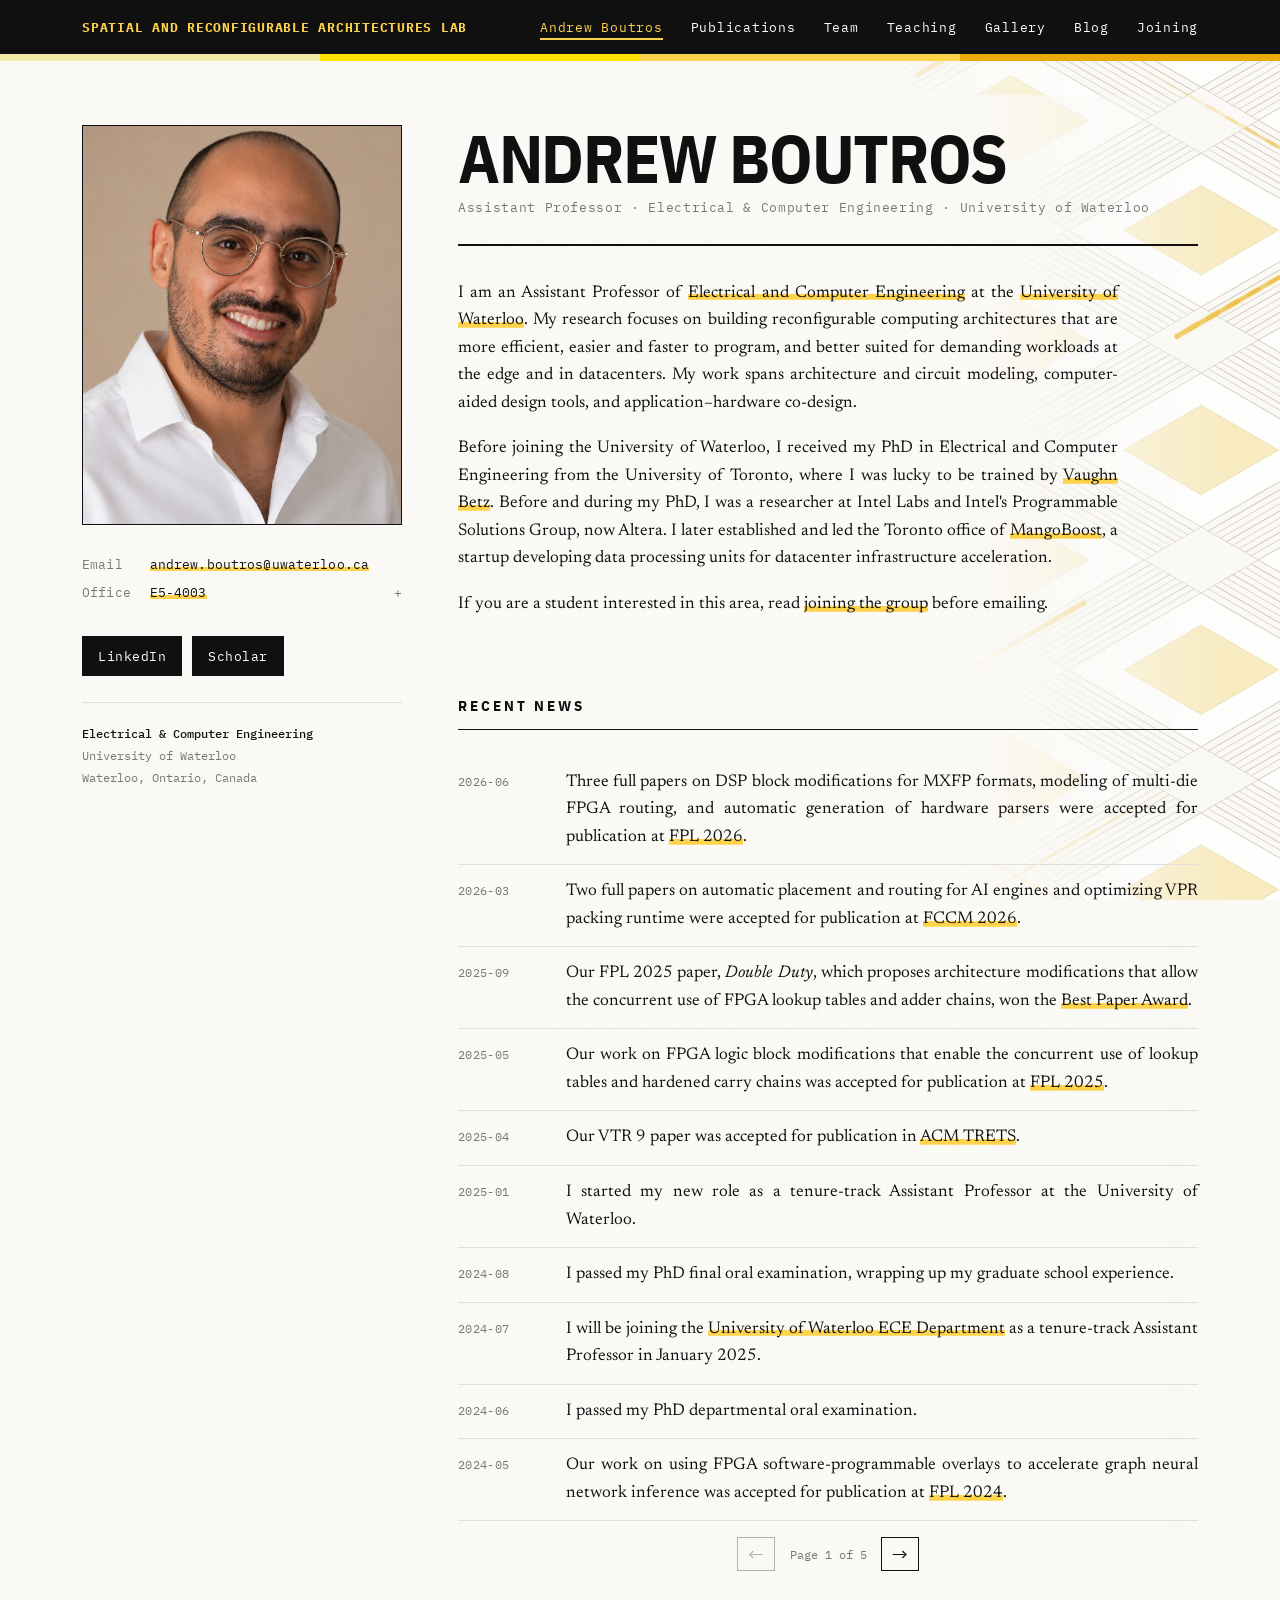
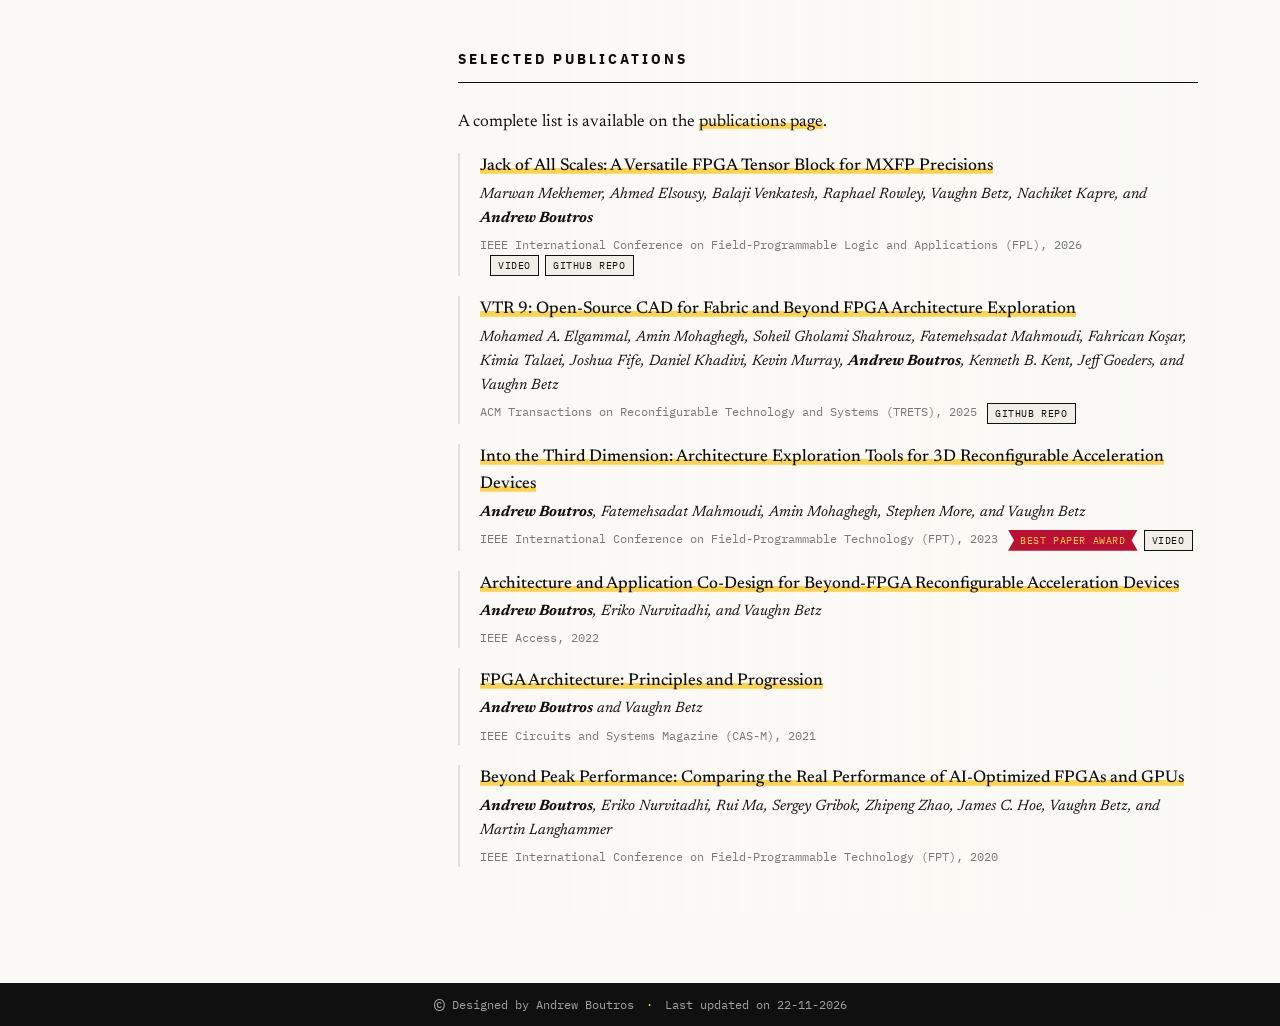
==== commit 60b2da8e: "Publish website from www@2eae42e" ====
--- a/index.html
+++ b/index.html
@@ -93,7 +93,7 @@
 </section></main>
 </div>
 <footer><div class="foot-inner">
-<p class="footer-credit"><span class="footer-copyright" aria-label="Copyright">©</span> Designed by Andrew Boutros <span class="footer-separator" aria-hidden="true">·</span> Last updated on 21-11-2026</p>
+<p class="footer-credit"><span class="footer-copyright" aria-label="Copyright">©</span> Designed by Andrew Boutros <span class="footer-separator" aria-hidden="true">·</span> Last updated on 22-11-2026</p>
 </div></footer>
 <script src="assets/fabric.js"></script>
 <script src="assets/site.js"></script>
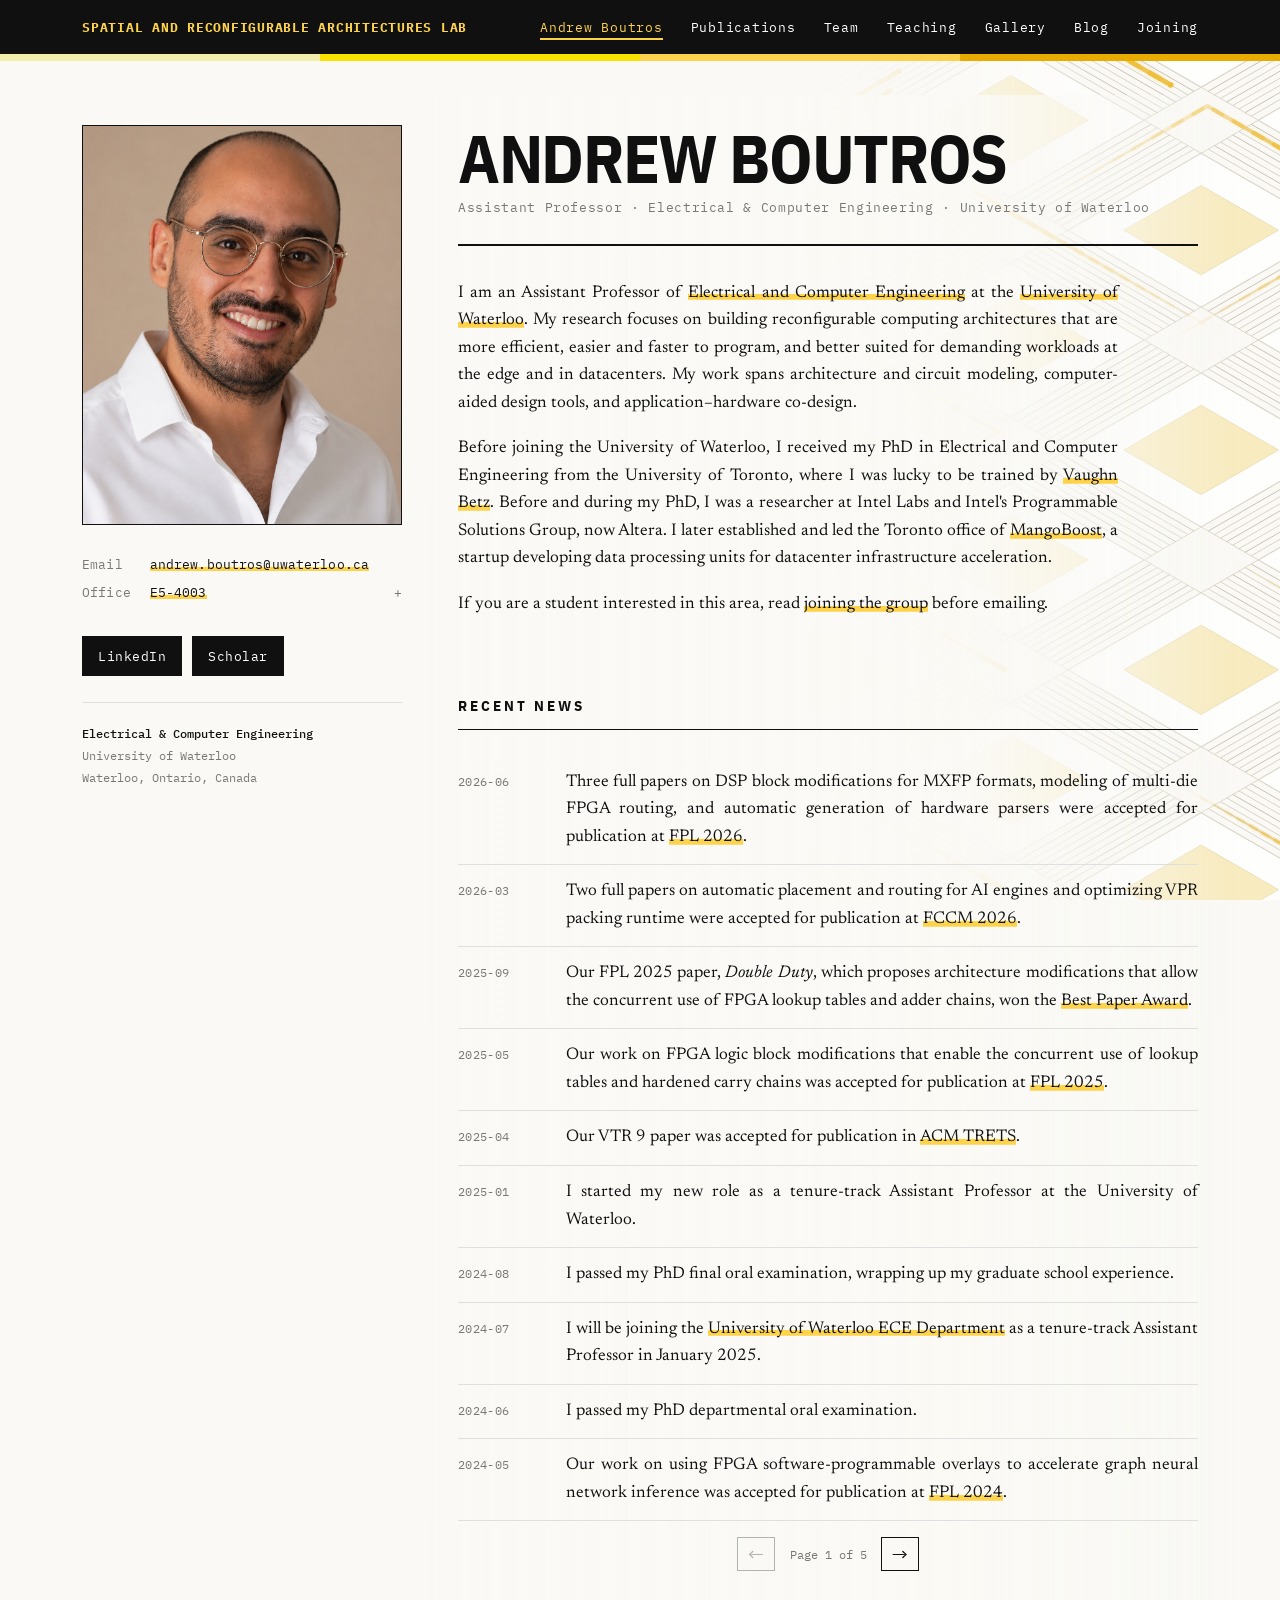
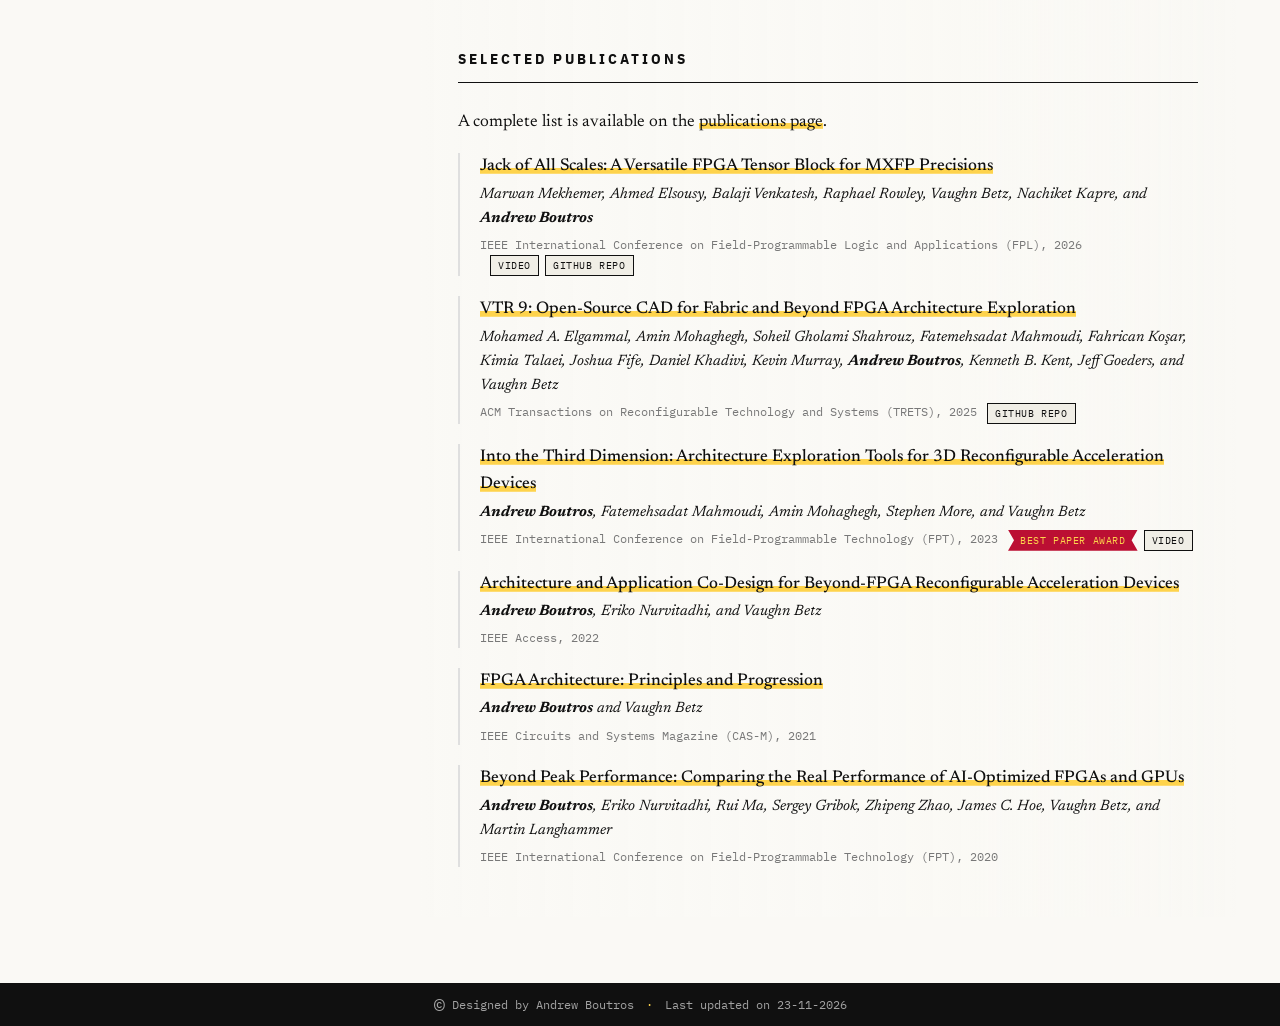
==== commit db6084d2: "Publish website from www@ff37ef5" ====
--- a/index.html
+++ b/index.html
@@ -93,7 +93,7 @@
 </section></main>
 </div>
 <footer><div class="foot-inner">
-<p class="footer-credit"><span class="footer-copyright" aria-label="Copyright">©</span> Designed by Andrew Boutros <span class="footer-separator" aria-hidden="true">·</span> Last updated on 22-11-2026</p>
+<p class="footer-credit"><span class="footer-copyright" aria-label="Copyright">©</span> Designed by Andrew Boutros <span class="footer-separator" aria-hidden="true">·</span> Last updated on 23-11-2026</p>
 </div></footer>
 <script src="assets/fabric.js"></script>
 <script src="assets/site.js"></script>
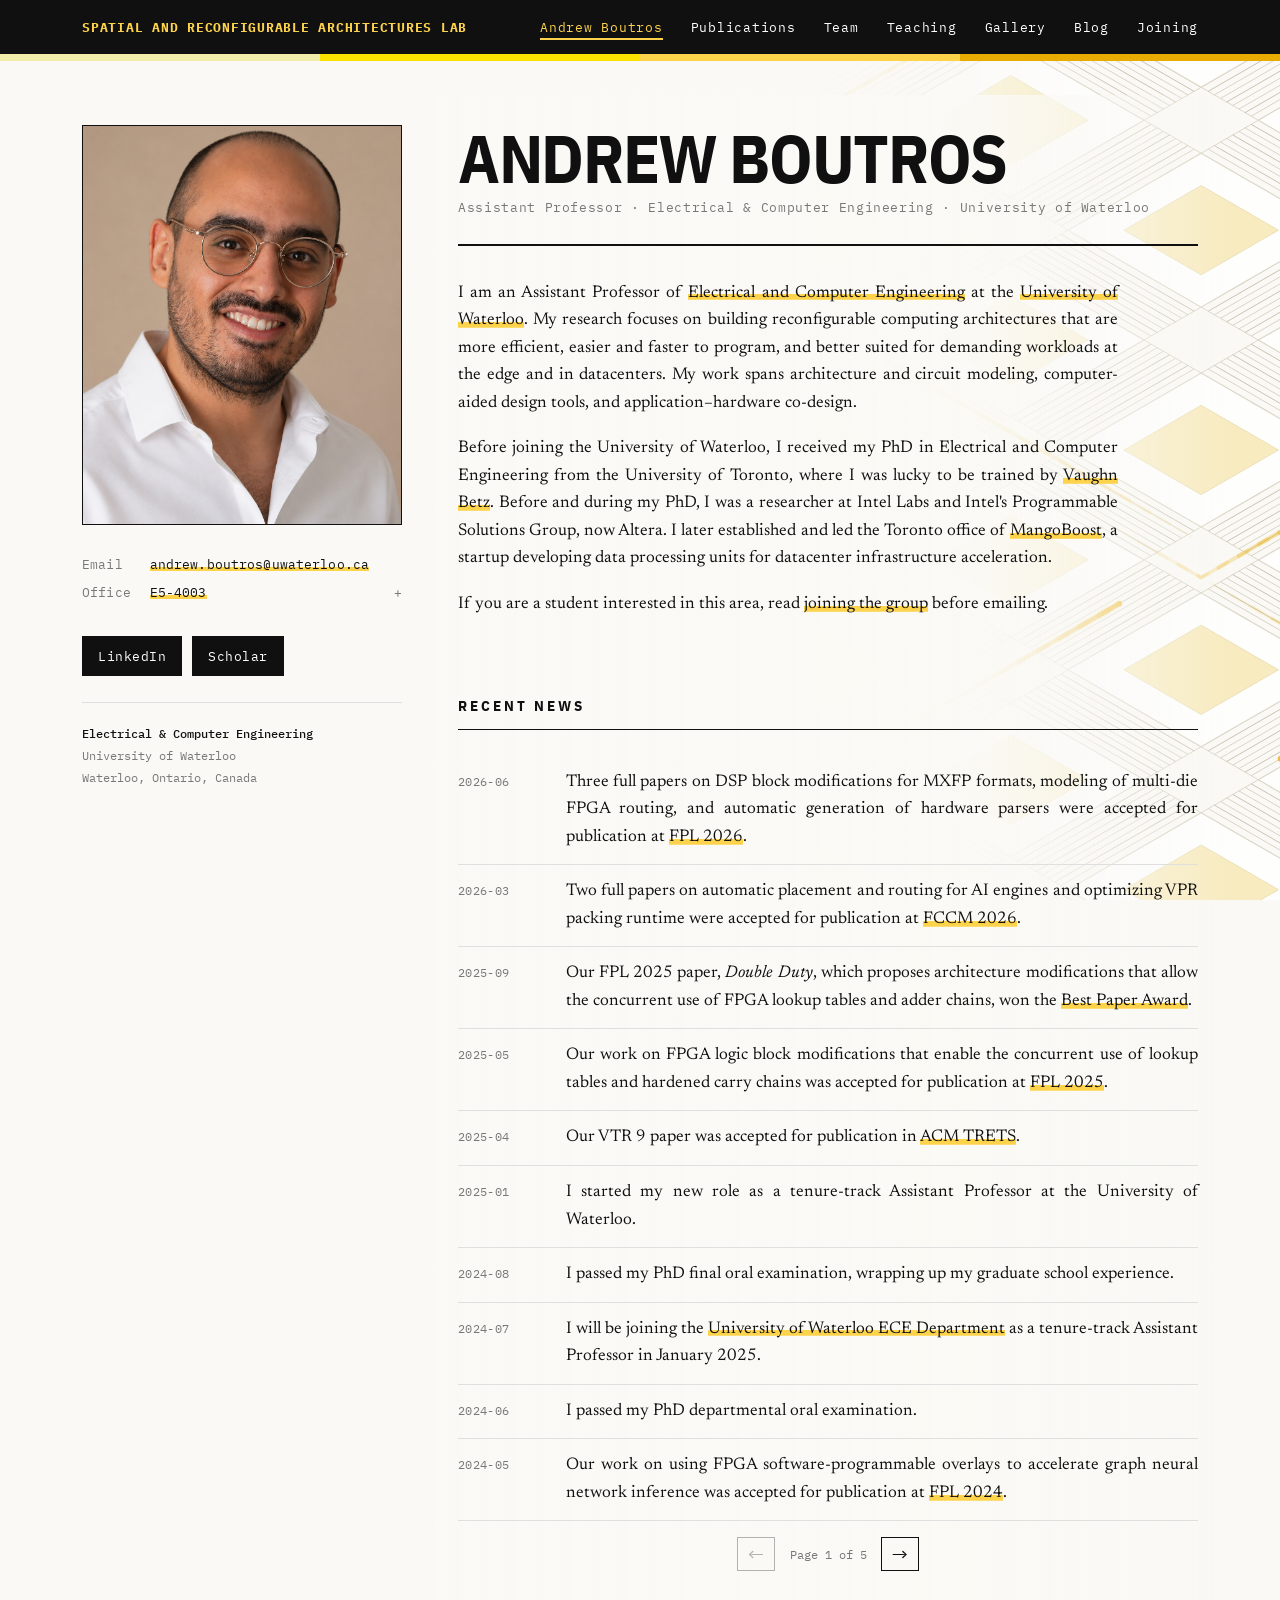
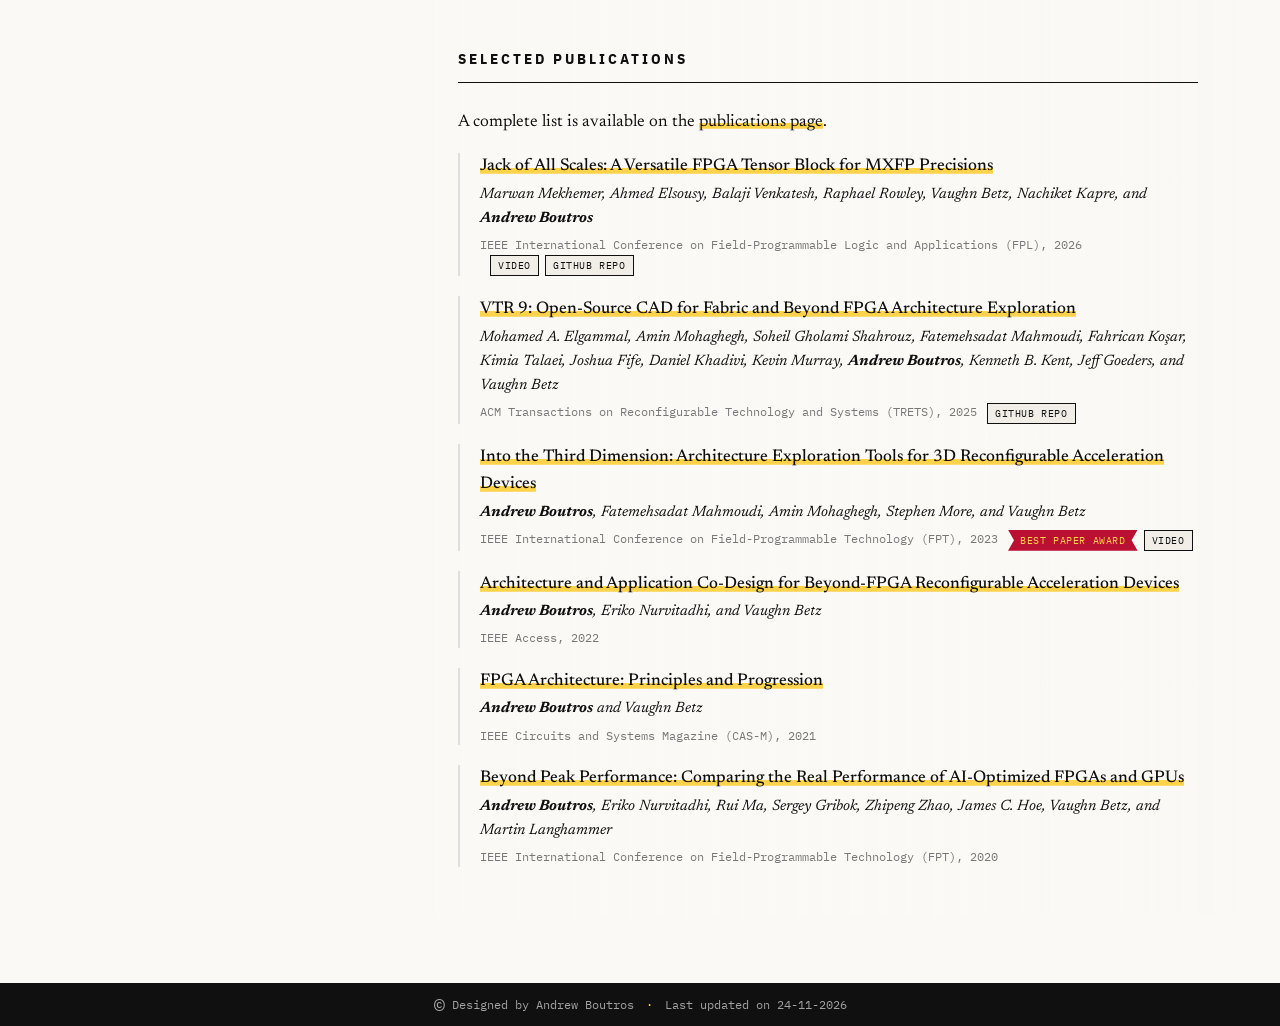
==== commit 5f55643d: "Publish website from www@ff37ef5" ====
--- a/index.html
+++ b/index.html
@@ -93,7 +93,7 @@
 </section></main>
 </div>
 <footer><div class="foot-inner">
-<p class="footer-credit"><span class="footer-copyright" aria-label="Copyright">©</span> Designed by Andrew Boutros <span class="footer-separator" aria-hidden="true">·</span> Last updated on 23-11-2026</p>
+<p class="footer-credit"><span class="footer-copyright" aria-label="Copyright">©</span> Designed by Andrew Boutros <span class="footer-separator" aria-hidden="true">·</span> Last updated on 24-11-2026</p>
 </div></footer>
 <script src="assets/fabric.js"></script>
 <script src="assets/site.js"></script>
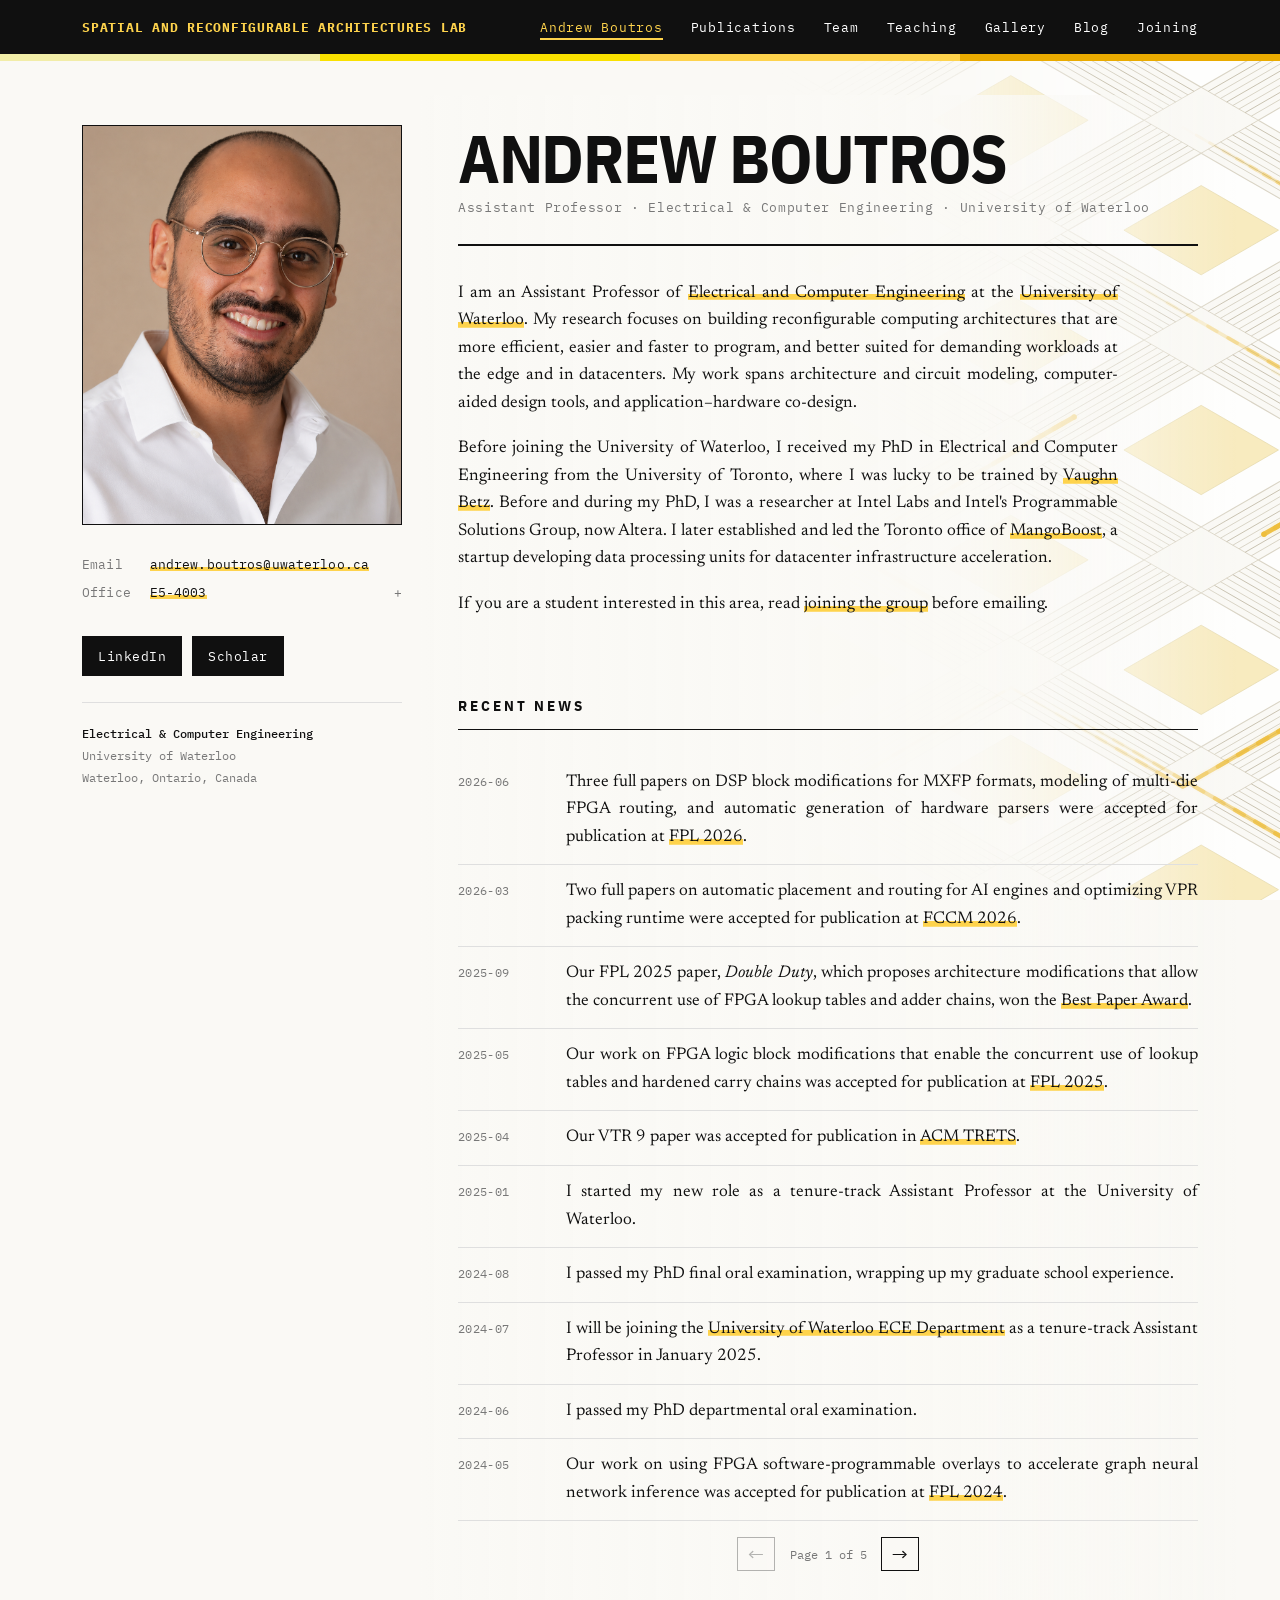
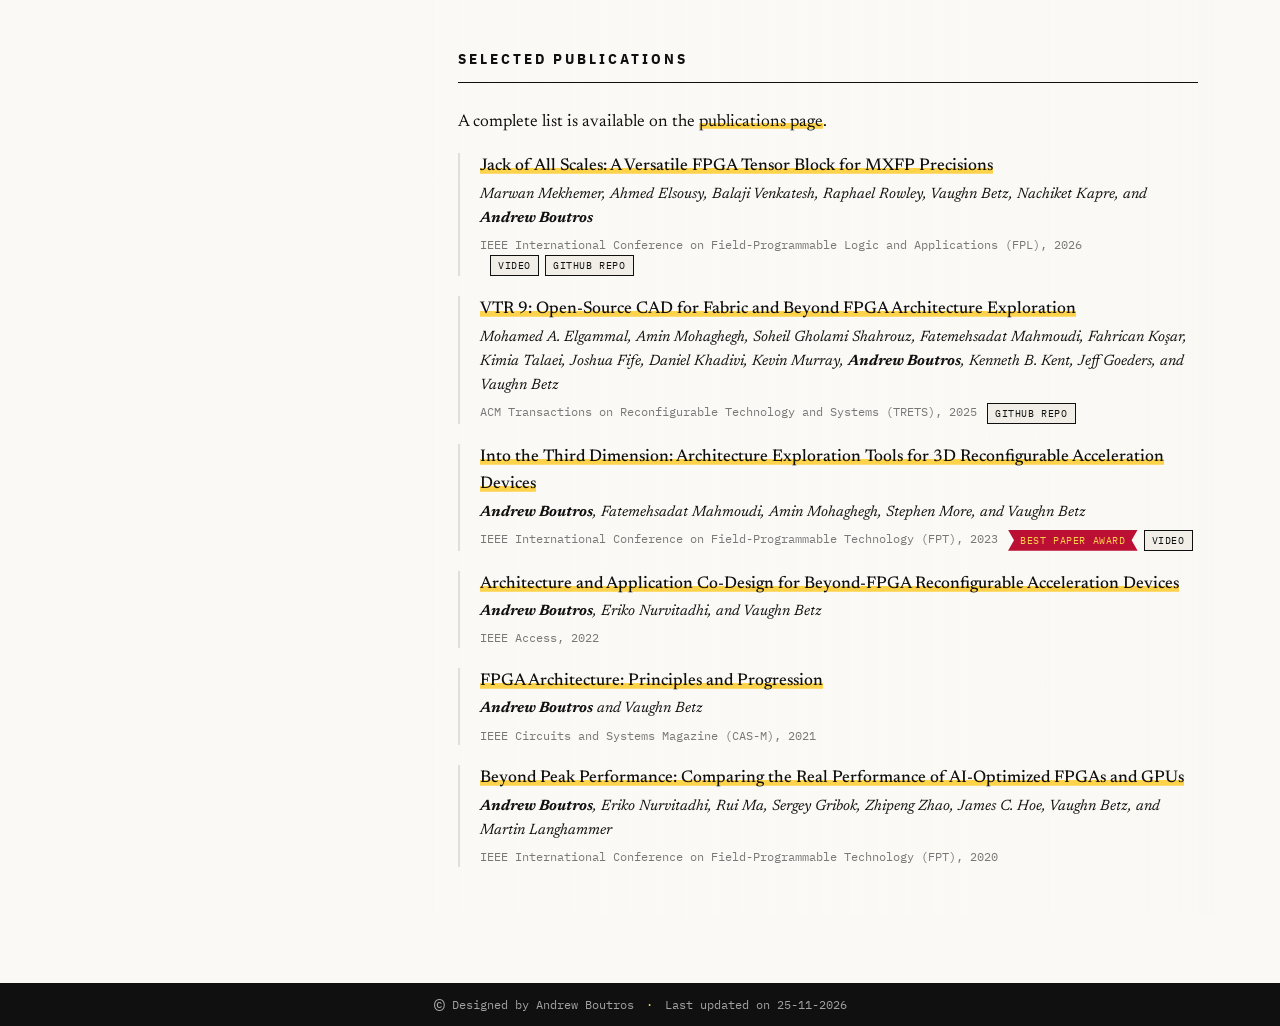
==== commit 67beea61: "Publish website from www@b9e92b5" ====
--- a/index.html
+++ b/index.html
@@ -93,7 +93,7 @@
 </section></main>
 </div>
 <footer><div class="foot-inner">
-<p class="footer-credit"><span class="footer-copyright" aria-label="Copyright">©</span> Designed by Andrew Boutros <span class="footer-separator" aria-hidden="true">·</span> Last updated on 24-11-2026</p>
+<p class="footer-credit"><span class="footer-copyright" aria-label="Copyright">©</span> Designed by Andrew Boutros <span class="footer-separator" aria-hidden="true">·</span> Last updated on 25-11-2026</p>
 </div></footer>
 <script src="assets/fabric.js"></script>
 <script src="assets/site.js"></script>
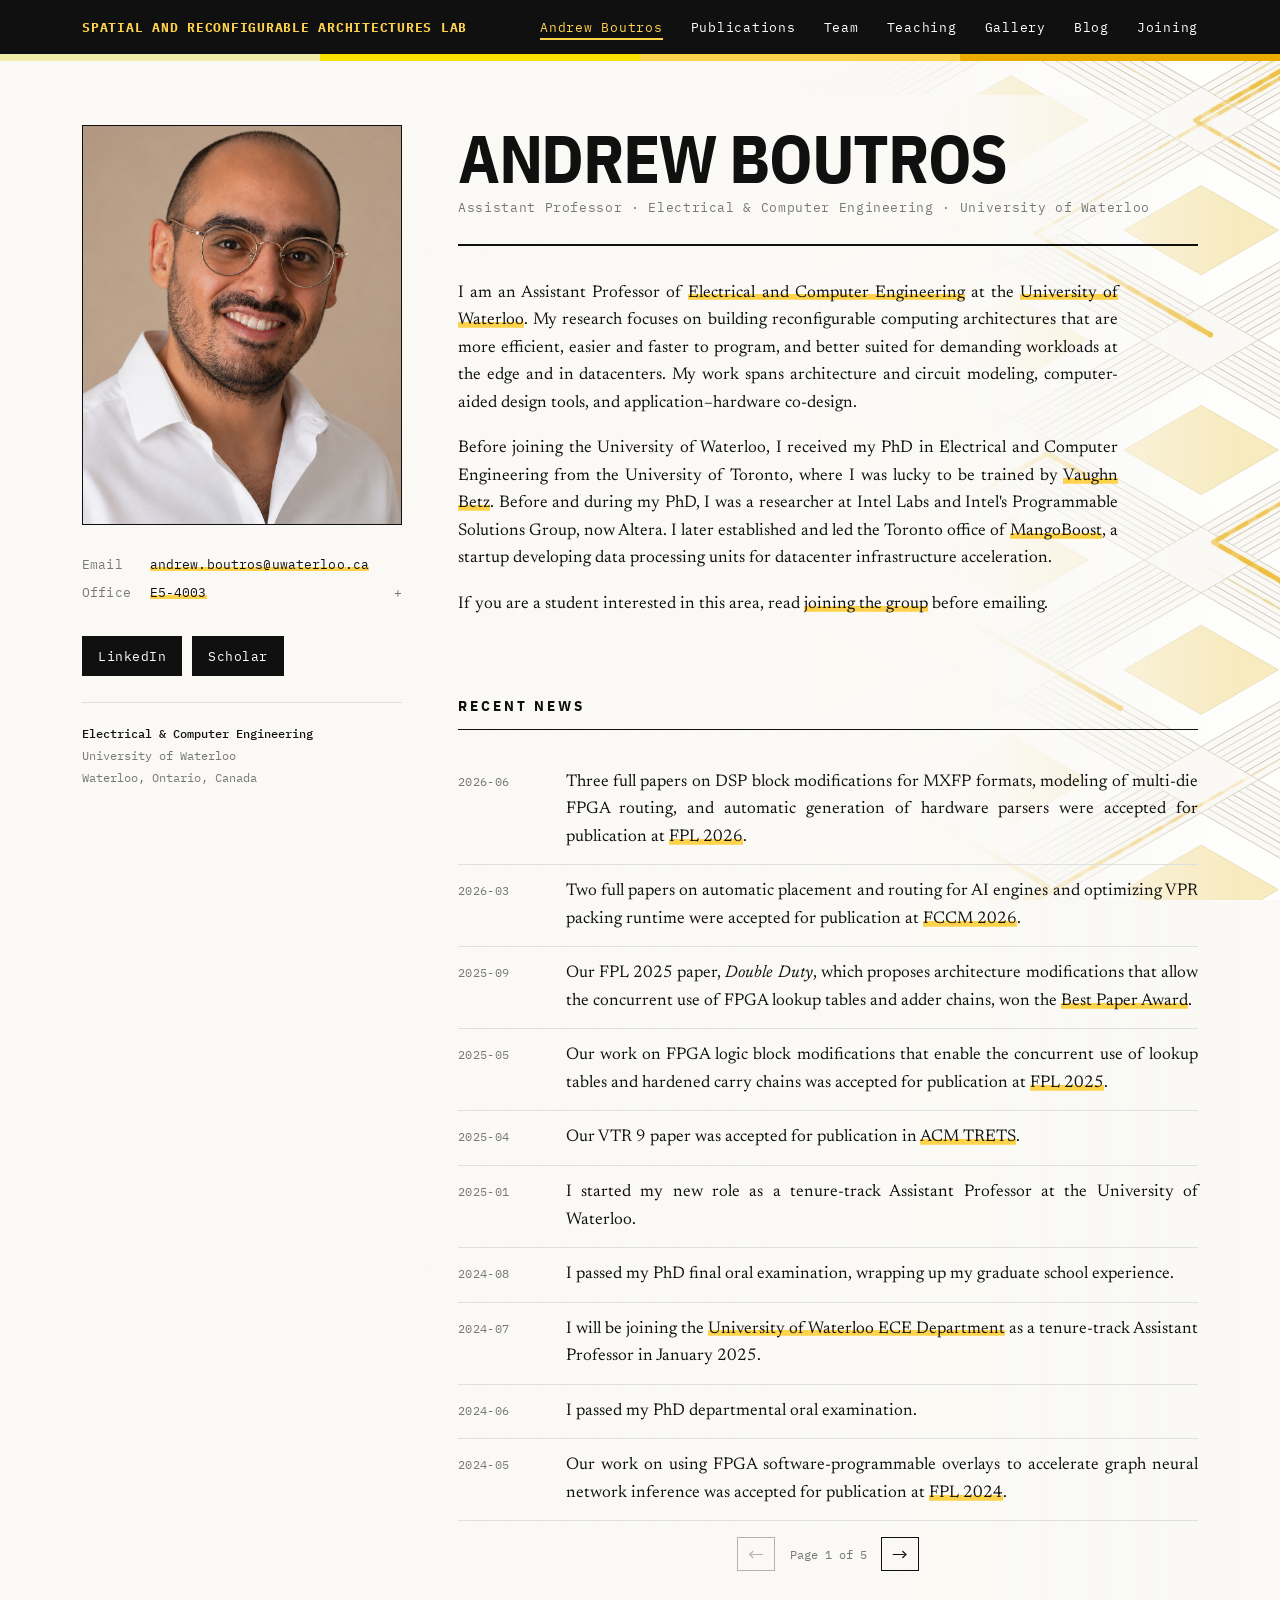
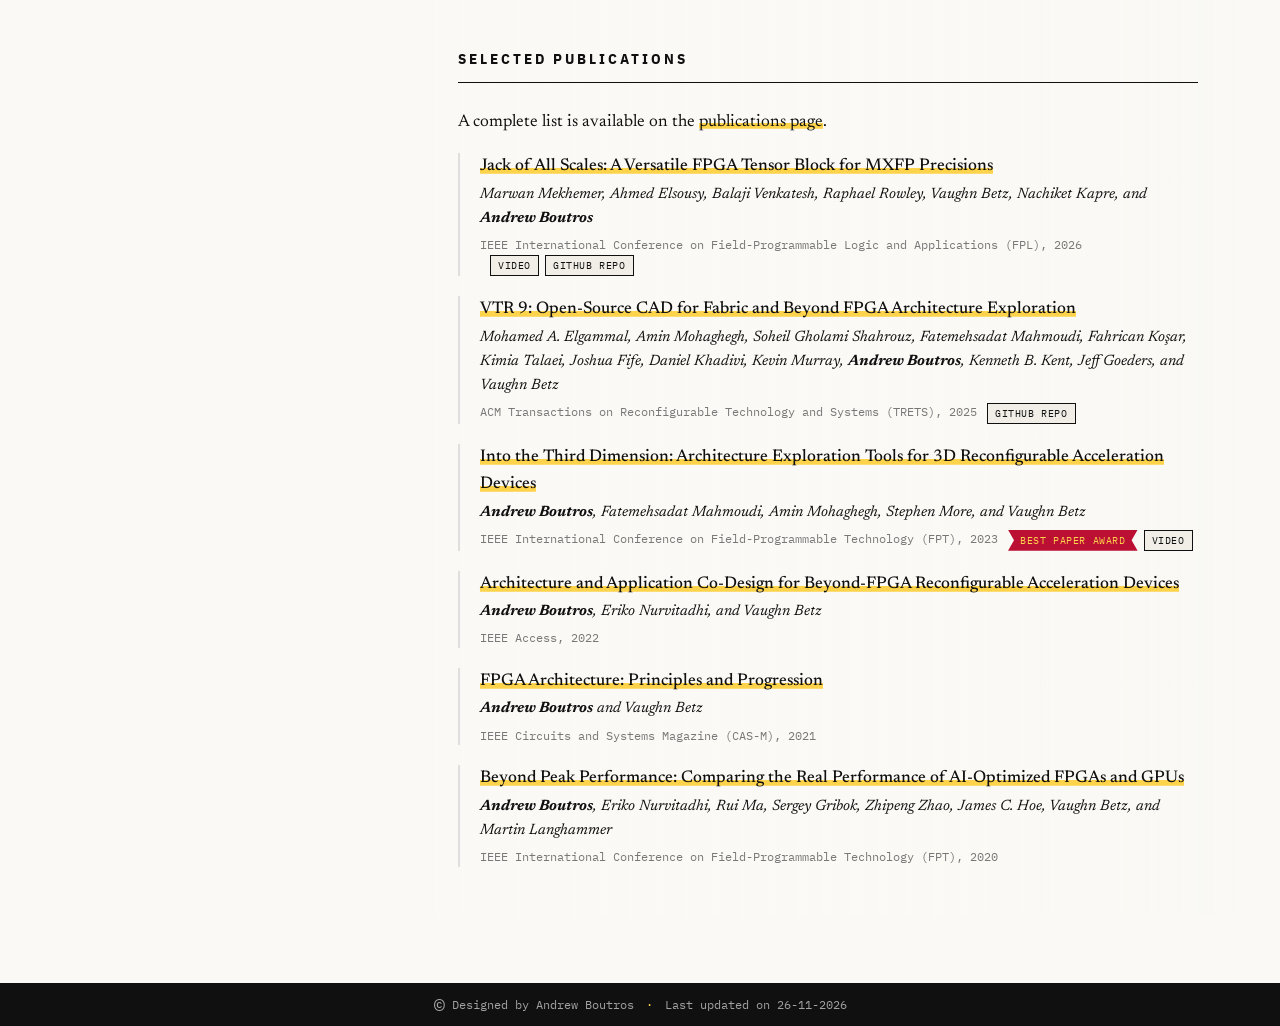
==== commit 6bce5f7b: "Publish website from www@8e17b6a" ====
--- a/index.html
+++ b/index.html
@@ -93,7 +93,7 @@
 </section></main>
 </div>
 <footer><div class="foot-inner">
-<p class="footer-credit"><span class="footer-copyright" aria-label="Copyright">©</span> Designed by Andrew Boutros <span class="footer-separator" aria-hidden="true">·</span> Last updated on 25-11-2026</p>
+<p class="footer-credit"><span class="footer-copyright" aria-label="Copyright">©</span> Designed by Andrew Boutros <span class="footer-separator" aria-hidden="true">·</span> Last updated on 26-11-2026</p>
 </div></footer>
 <script src="assets/fabric.js"></script>
 <script src="assets/site.js"></script>
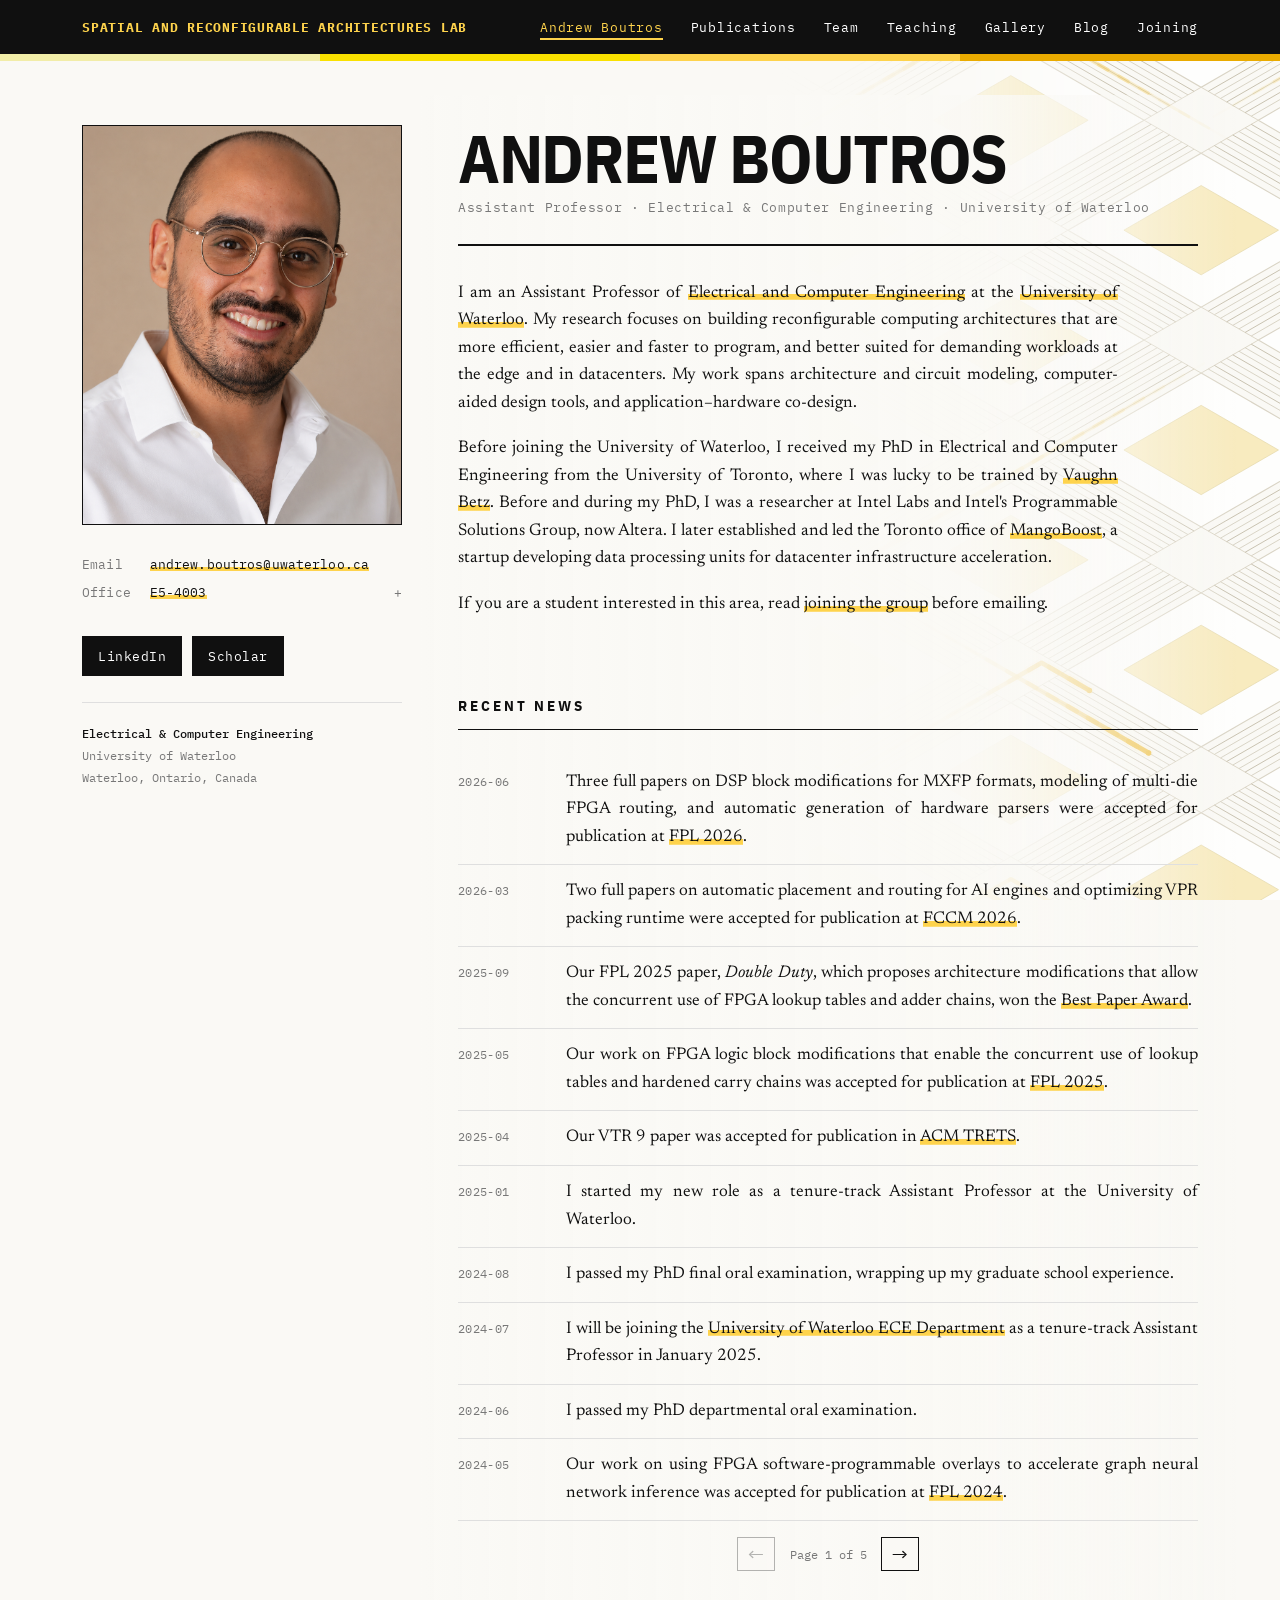
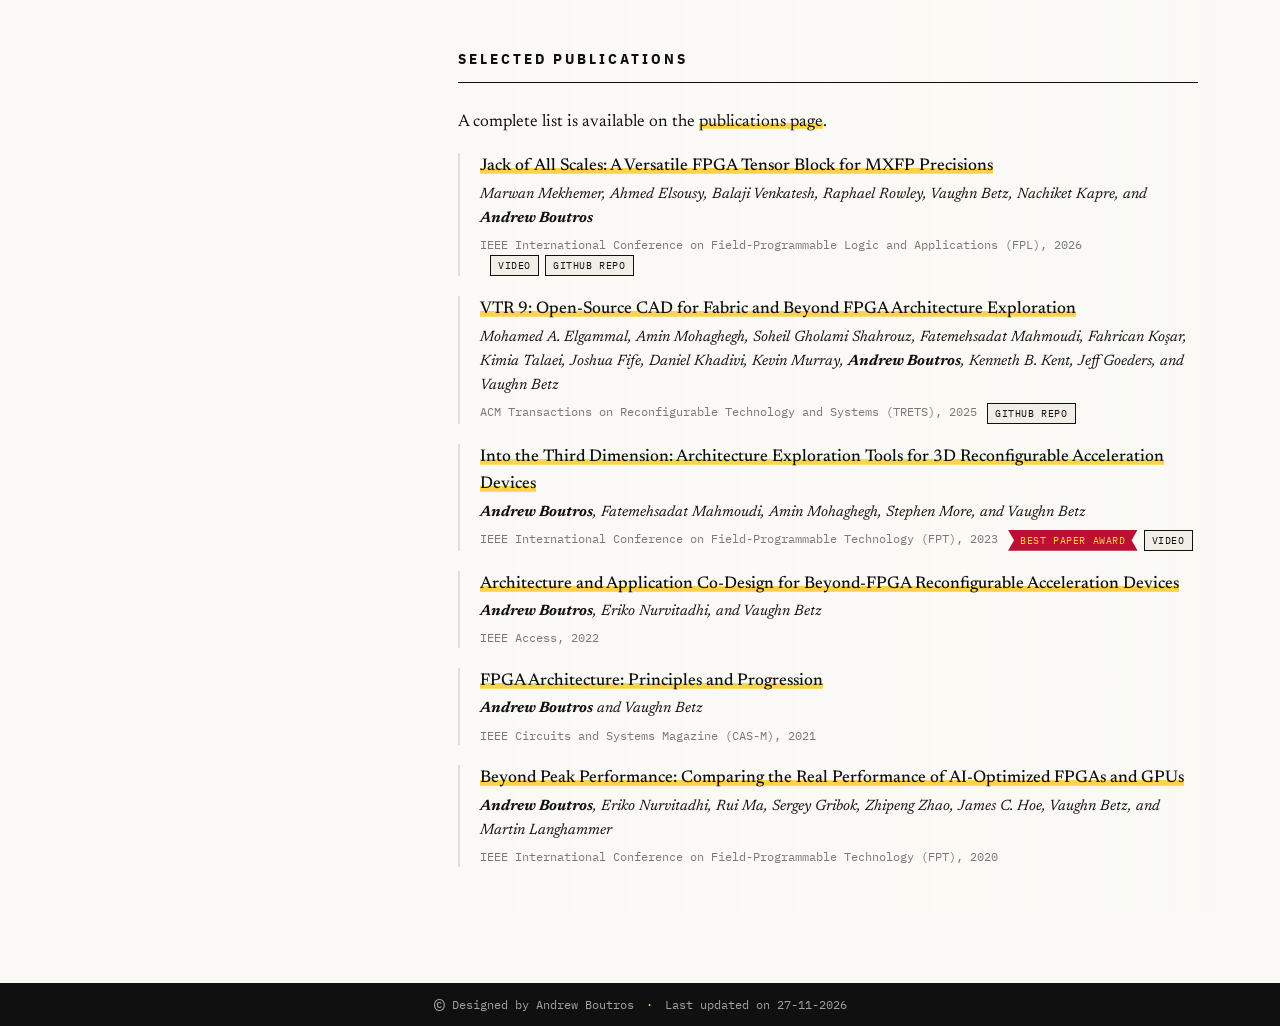
==== commit 2bba2b30: "Publish website from www@8e17b6a" ====
--- a/index.html
+++ b/index.html
@@ -93,7 +93,7 @@
 </section></main>
 </div>
 <footer><div class="foot-inner">
-<p class="footer-credit"><span class="footer-copyright" aria-label="Copyright">©</span> Designed by Andrew Boutros <span class="footer-separator" aria-hidden="true">·</span> Last updated on 26-11-2026</p>
+<p class="footer-credit"><span class="footer-copyright" aria-label="Copyright">©</span> Designed by Andrew Boutros <span class="footer-separator" aria-hidden="true">·</span> Last updated on 27-11-2026</p>
 </div></footer>
 <script src="assets/fabric.js"></script>
 <script src="assets/site.js"></script>
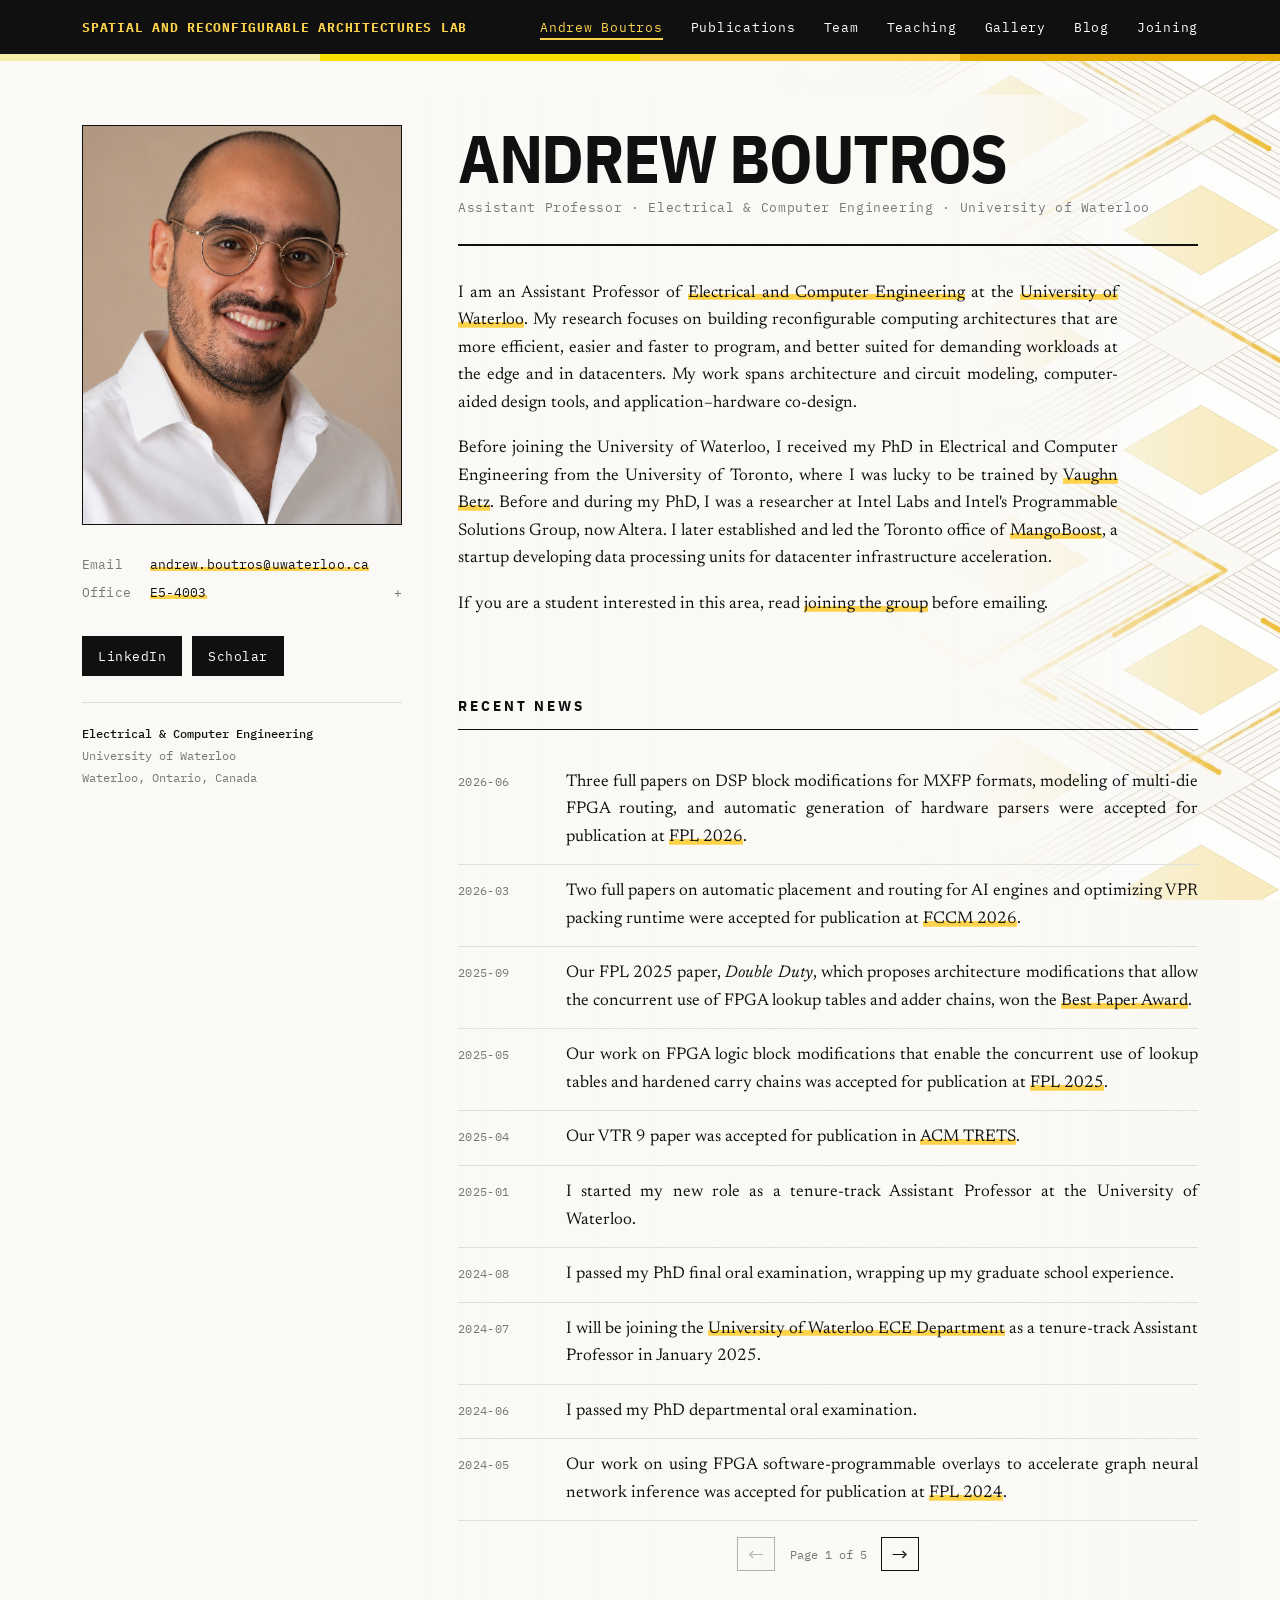
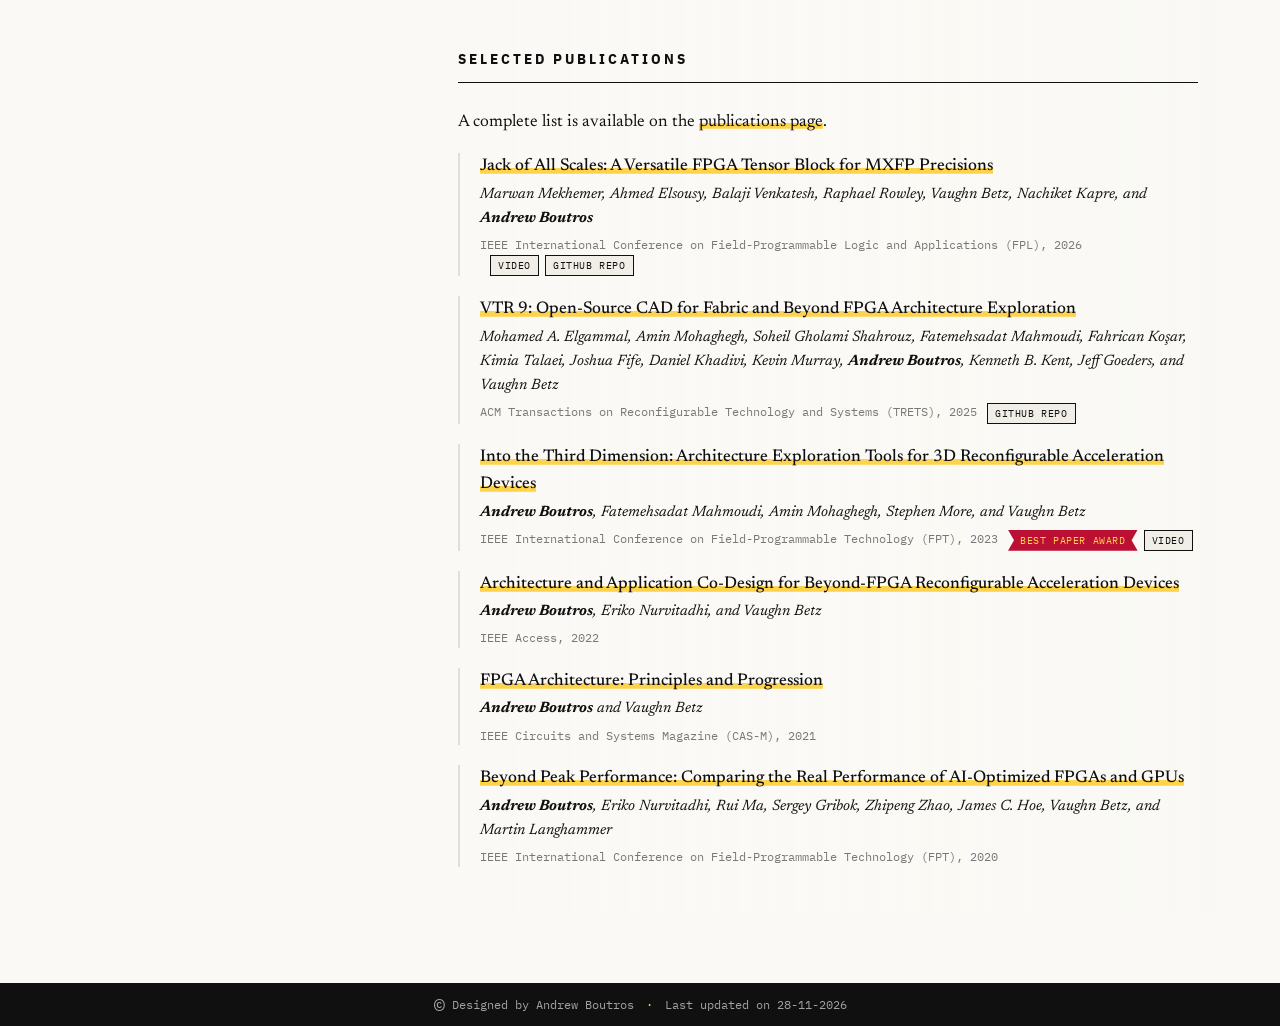
==== commit 28282ed8: "Publish website from www@660ad82" ====
--- a/index.html
+++ b/index.html
@@ -93,7 +93,7 @@
 </section></main>
 </div>
 <footer><div class="foot-inner">
-<p class="footer-credit"><span class="footer-copyright" aria-label="Copyright">©</span> Designed by Andrew Boutros <span class="footer-separator" aria-hidden="true">·</span> Last updated on 27-11-2026</p>
+<p class="footer-credit"><span class="footer-copyright" aria-label="Copyright">©</span> Designed by Andrew Boutros <span class="footer-separator" aria-hidden="true">·</span> Last updated on 28-11-2026</p>
 </div></footer>
 <script src="assets/fabric.js"></script>
 <script src="assets/site.js"></script>
